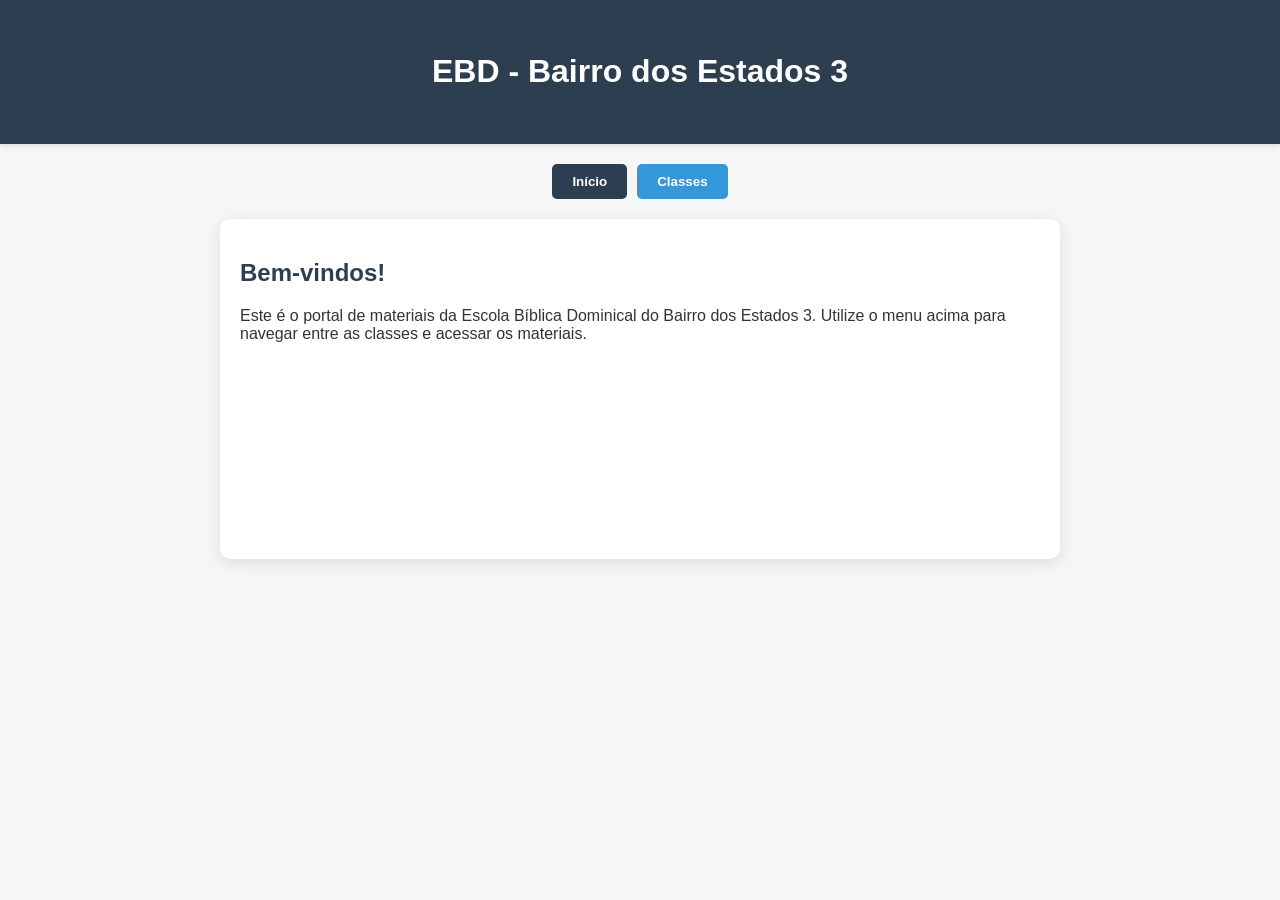
==== index.html @ 42d8f17e "Add files via upload" ====
<!DOCTYPE html>
<html lang="pt-br">
<head>
    <meta charset="UTF-8">
    <meta name="viewport" content="width=device-width, initial-scale=1.0">
    <title>EBD - Bairro dos Estados 3</title>
    <style>
        :root {
            --primary-color: #2c3e50;
            --secondary-color: #3498db;
            --accent-color: #e74c3c;
            --bg-color: #f4f7f6;
            --text-color: #333;
            --white: #ffffff;
        }

        body {
            font-family: 'Segoe UI', Tahoma, Geneva, Verdana, sans-serif;
            background-color: var(--bg-color);
            color: var(--text-color);
            margin: 0;
            padding: 0;
            display: flex;
            flex-direction: column;
            align-items: center;
        }

        header {
            background-color: var(--primary-color);
            color: var(--white);
            width: 100%;
            text-align: center;
            padding: 2rem 0;
            box-shadow: 0 2px 5px rgba(0,0,0,0.1);
        }

        nav {
            margin: 20px 0;
            display: flex;
            gap: 10px;
            flex-wrap: wrap;
            justify-content: center;
        }

        .nav-btn {
            padding: 10px 20px;
            cursor: pointer;
            border: none;
            background-color: var(--secondary-color);
            color: white;
            border-radius: 5px;
            font-weight: bold;
            transition: background 0.3s;
        }

        .nav-btn:hover {
            background-color: #2980b9;
        }

        .nav-btn.active {
            background-color: var(--primary-color);
        }

        .container {
            width: 90%;
            max-width: 800px;
            background: var(--white);
            padding: 20px;
            border-radius: 10px;
            box-shadow: 0 4px 15px rgba(0,0,0,0.1);
            min-height: 300px;
            margin-bottom: 50px;
        }

        .page {
            display: none;
        }

        .page.active {
            display: block;
            animation: fadeIn 0.5s;
        }

        @keyframes fadeIn {
            from { opacity: 0; }
            to { opacity: 1; }
        }

        .sub-menu {
            margin-top: 20px;
            display: flex;
            gap: 10px;
            border-top: 1px solid #eee;
            padding-top: 20px;
        }

        .list-item {
            background: #f9f9f9;
            margin: 10px 0;
            padding: 15px;
            border-left: 5px solid var(--secondary-color);
            border-radius: 4px;
            display: flex;
            justify-content: space-between;
            align-items: center;
        }

        .btn-download {
            text-decoration: none;
            background: var(--primary-color);
            color: white;
            padding: 5px 10px;
            border-radius: 3px;
            font-size: 0.8rem;
        }

        h2 { color: var(--primary-color); }
        .back-btn { background-color: #95a5a6; margin-bottom: 15px; }
    </style>
</head>
<body>

    <header>
        <h1>EBD - Bairro dos Estados 3</h1>
    </header>

    <nav id="main-nav">
        <button class="nav-btn active" onclick="showPage('home')">Início</button>
        <button class="nav-btn" onclick="showPage('classes')">Classes</button>
    </nav>

    <div class="container">
        <!-- Home -->
        <div id="home" class="page active">
            <h2>Bem-vindos!</h2>
            <p>Este é o portal de materiais da Escola Bíblica Dominical do Bairro dos Estados 3. Utilize o menu acima para navegar entre as classes e acessar os materiais.</p>
        </div>

        <!-- Classes -->
        <div id="classes" class="page">
            <h2>Classes</h2>
            <div class="sub-menu">
                <button class="nav-btn" onclick="showPage('adultos')">Adultos</button>
                <button class="nav-btn" onclick="showPage('juvenis')">Juvenis</button>
                <button class="nav-btn" onclick="showPage('infantil')">Infantil</button>
            </div>
        </div>

        <!-- Adultos -->
        <div id="adultos" class="page">
            <button class="nav-btn back-btn" onclick="showPage('classes')">← Voltar</button>
            <h2>Classe de Adultos</h2>
            <p>Materiais e lições para a classe de adultos serão listados aqui.</p>
            <div class="list-item">Lição 1 - Introdução <a href="#" class="btn-download">PDF</a></div>
        </div>

        <!-- Infantil -->
        <div id="infantil" class="page">
            <button class="nav-btn back-btn" onclick="showPage('classes')">← Voltar</button>
            <h2>Classe Infantil</h2>
            <p>Atividades e lições para as crianças.</p>
            <div class="list-item">Desenho para Colorir <a href="#" class="btn-download">PDF</a></div>
        </div>

        <!-- Juvenis (Menu Principal) -->
        <div id="juvenis" class="page">
            <button class="nav-btn back-btn" onclick="showPage('classes')">← Voltar</button>
            <h2>Classe de Juvenis</h2>
            <div class="sub-menu">
                <button class="nav-btn" onclick="showPage('juv-aulas')">Aulas</button>
                <button class="nav-btn" onclick="showPage('juv-materiais')">Materiais de Aula</button>
                <button class="nav-btn" onclick="showPage('juv-quest')">Questionários</button>
            </div>
        </div>

        <!-- Juvenis - Aulas -->
        <div id="juv-aulas" class="page">
            <button class="nav-btn back-btn" onclick="showPage('juvenis')">← Voltar</button>
            <h2>Aulas - Juvenis</h2>
            <div class="list-item">Aula 01: O Propósito <a href="#" class="btn-download">Ver Aula</a></div>
            <div class="list-item">Aula 02: Identidade <a href="#" class="btn-download">Ver Aula</a></div>
        </div>

        <!-- Juvenis - Materiais -->
        <div id="juv-materiais" class="page">
            <button class="nav-btn back-btn" onclick="showPage('juvenis')">← Voltar</button>
            <h2>Materiais de Aula - Juvenis</h2>
            <div class="list-item">Apostila Complementar <a href="#" class="btn-download">Download</a></div>
            <div class="list-item">Guia de Leitura <a href="#" class="btn-download">Download</a></div>
        </div>

        <!-- Juvenis - Questionários -->
        <div id="juv-quest" class="page">
            <button class="nav-btn back-btn" onclick="showPage('juvenis')">← Voltar</button>
            <h2>Questionários - Juvenis</h2>
            <div class="list-item">Questões Lição 1 <a href="#" class="btn-download">Abrir</a></div>
            <div class="list-item">Questões Lição 2 <a href="#" class="btn-download">Abrir</a></div>
        </div>
    </div>

    <script>
        function showPage(pageId) {
            // Esconde todas as páginas
            const pages = document.querySelectorAll('.page');
            pages.forEach(page => page.classList.remove('active'));

            // Mostra a página selecionada
            document.getElementById(pageId).classList.add('active');

            // Atualiza o estado dos botões do menu principal
            const buttons = document.querySelectorAll('#main-nav .nav-btn');
            buttons.forEach(btn => btn.classList.remove('active'));
            
            // Se for a home ou classes, marca como ativo no menu superior
            if(pageId === 'home') buttons[0].classList.add('active');
            if(['classes', 'adultos', 'juvenis', 'infantil', 'juv-aulas', 'juv-materiais', 'juv-quest'].includes(pageId)) {
                buttons[1].classList.add('active');
            }
        }
    </script>
</body>
</html>
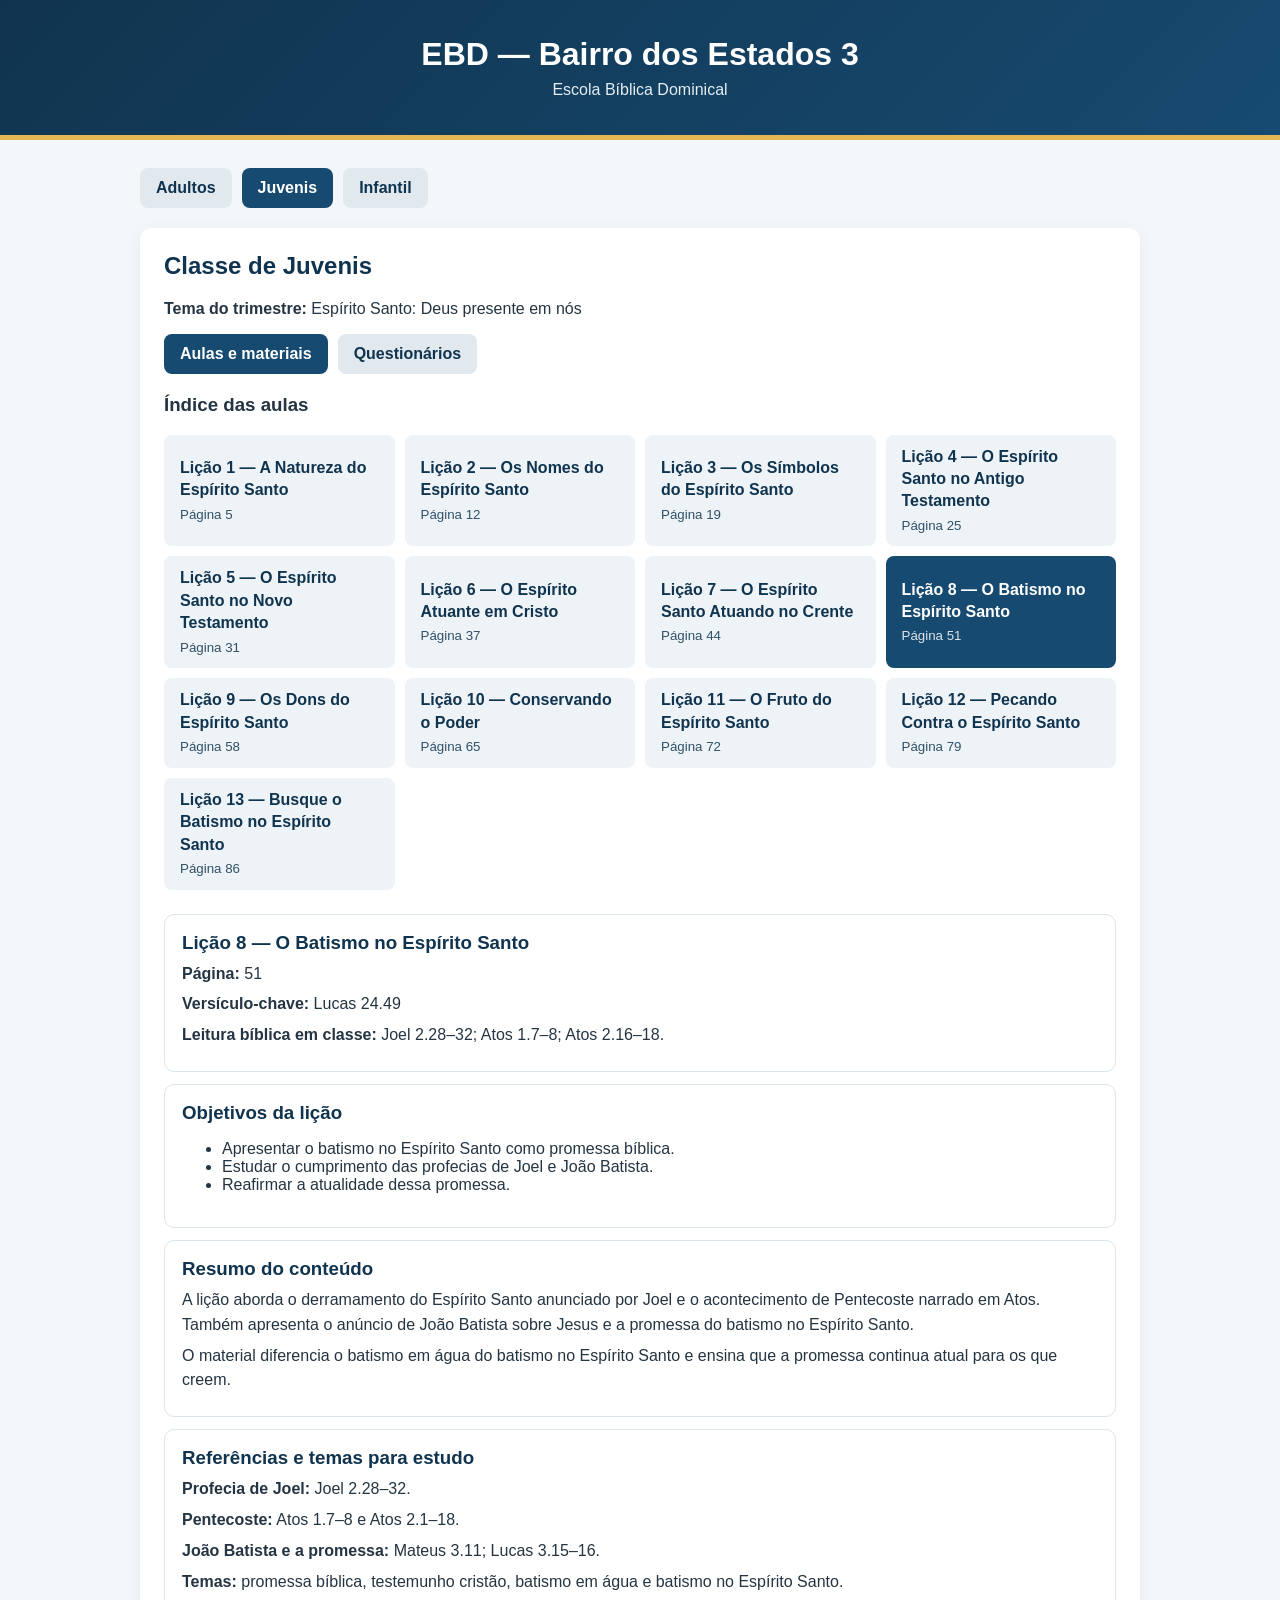
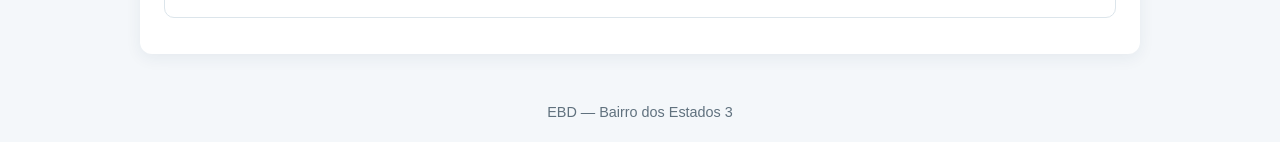
==== commit 532b2140: "Add files via upload" ====
--- a/index.html
+++ b/index.html
@@ -1,222 +1,287 @@
 <!DOCTYPE html>
-<html lang="pt-br">
+<html lang="pt-BR">
 <head>
-    <meta charset="UTF-8">
-    <meta name="viewport" content="width=device-width, initial-scale=1.0">
-    <title>EBD - Bairro dos Estados 3</title>
-    <style>
-        :root {
-            --primary-color: #2c3e50;
-            --secondary-color: #3498db;
-            --accent-color: #e74c3c;
-            --bg-color: #f4f7f6;
-            --text-color: #333;
-            --white: #ffffff;
-        }
-
-        body {
-            font-family: 'Segoe UI', Tahoma, Geneva, Verdana, sans-serif;
-            background-color: var(--bg-color);
-            color: var(--text-color);
-            margin: 0;
-            padding: 0;
-            display: flex;
-            flex-direction: column;
-            align-items: center;
-        }
-
-        header {
-            background-color: var(--primary-color);
-            color: var(--white);
-            width: 100%;
-            text-align: center;
-            padding: 2rem 0;
-            box-shadow: 0 2px 5px rgba(0,0,0,0.1);
-        }
-
-        nav {
-            margin: 20px 0;
-            display: flex;
-            gap: 10px;
-            flex-wrap: wrap;
-            justify-content: center;
-        }
-
-        .nav-btn {
-            padding: 10px 20px;
-            cursor: pointer;
-            border: none;
-            background-color: var(--secondary-color);
-            color: white;
-            border-radius: 5px;
-            font-weight: bold;
-            transition: background 0.3s;
-        }
-
-        .nav-btn:hover {
-            background-color: #2980b9;
-        }
-
-        .nav-btn.active {
-            background-color: var(--primary-color);
-        }
-
-        .container {
-            width: 90%;
-            max-width: 800px;
-            background: var(--white);
-            padding: 20px;
-            border-radius: 10px;
-            box-shadow: 0 4px 15px rgba(0,0,0,0.1);
-            min-height: 300px;
-            margin-bottom: 50px;
-        }
-
-        .page {
-            display: none;
-        }
-
-        .page.active {
-            display: block;
-            animation: fadeIn 0.5s;
-        }
-
-        @keyframes fadeIn {
-            from { opacity: 0; }
-            to { opacity: 1; }
-        }
-
-        .sub-menu {
-            margin-top: 20px;
-            display: flex;
-            gap: 10px;
-            border-top: 1px solid #eee;
-            padding-top: 20px;
-        }
-
-        .list-item {
-            background: #f9f9f9;
-            margin: 10px 0;
-            padding: 15px;
-            border-left: 5px solid var(--secondary-color);
-            border-radius: 4px;
-            display: flex;
-            justify-content: space-between;
-            align-items: center;
-        }
-
-        .btn-download {
-            text-decoration: none;
-            background: var(--primary-color);
-            color: white;
-            padding: 5px 10px;
-            border-radius: 3px;
-            font-size: 0.8rem;
-        }
-
-        h2 { color: var(--primary-color); }
-        .back-btn { background-color: #95a5a6; margin-bottom: 15px; }
-    </style>
+  <meta charset="UTF-8">
+  <meta name="viewport" content="width=device-width, initial-scale=1">
+  <title>EBD — Bairro dos Estados 3</title>
+  <style>
+    :root {
+      --azul: #174a70;
+      --azul-escuro: #10344f;
+      --dourado: #e5b653;
+      --fundo: #f4f7fa;
+      --texto: #243442;
+    }
+
+    * { box-sizing: border-box; }
+
+    body {
+      margin: 0;
+      font-family: Arial, sans-serif;
+      color: var(--texto);
+      background: var(--fundo);
+    }
+
+    header {
+      padding: 36px 20px;
+      text-align: center;
+      color: white;
+      background: linear-gradient(135deg, var(--azul-escuro), var(--azul));
+      border-bottom: 5px solid var(--dourado);
+    }
+
+    header h1 { margin: 0 0 8px; }
+    header p { margin: 0; color: #e4edf4; }
+
+    main {
+      width: min(1000px, 92%);
+      margin: 28px auto;
+    }
+
+    nav {
+      display: flex;
+      flex-wrap: wrap;
+      gap: 10px;
+      margin-bottom: 20px;
+    }
+
+    button {
+      border: 0;
+      border-radius: 8px;
+      padding: 11px 16px;
+      font-size: 1rem;
+      font-weight: 700;
+      cursor: pointer;
+      color: var(--azul-escuro);
+      background: #e1e9ef;
+    }
+
+    button:hover { filter: brightness(.96); }
+
+    button.ativa {
+      color: white;
+      background: var(--azul);
+    }
+
+    .painel {
+      padding: 24px;
+      border-radius: 12px;
+      background: white;
+      box-shadow: 0 4px 16px #173b5412;
+    }
+
+    .painel h2 { margin-top: 0; color: var(--azul-escuro); }
+
+    .cartao {
+      margin: 12px 0;
+      padding: 17px;
+      border: 1px solid #dce5eb;
+      border-radius: 10px;
+      background: white;
+    }
+
+    .cartao h3 { margin: 0 0 8px; color: var(--azul-escuro); }
+    .cartao p { margin: 6px 0; line-height: 1.55; }
+
+    .grade-aulas {
+      display: grid;
+      grid-template-columns: repeat(auto-fit, minmax(220px, 1fr));
+      gap: 10px;
+      margin: 18px 0 24px;
+    }
+
+    .aula {
+      text-align: left;
+      line-height: 1.4;
+      background: #eef3f7;
+    }
+
+    .aula.selecionada { color: white; background: var(--azul); }
+
+    .aula small {
+      display: block;
+      margin-top: 4px;
+      font-weight: 400;
+      opacity: .85;
+    }
+
+    .aviso {
+      padding: 14px;
+      border-left: 4px solid var(--dourado);
+      border-radius: 4px;
+      background: #fff9e9;
+      line-height: 1.5;
+    }
+
+    .pergunta {
+      padding: 14px 0;
+      border-bottom: 1px solid #e3e9ed;
+      line-height: 1.5;
+    }
+
+    .pergunta:last-child { border-bottom: 0; }
+
+    footer {
+      padding: 22px;
+      text-align: center;
+      color: #60717e;
+      font-size: .9rem;
+    }
+
+    [hidden] { display: none !important; }
+  </style>
 </head>
 <body>
-
-    <header>
-        <h1>EBD - Bairro dos Estados 3</h1>
-    </header>
-
-    <nav id="main-nav">
-        <button class="nav-btn active" onclick="showPage('home')">Início</button>
-        <button class="nav-btn" onclick="showPage('classes')">Classes</button>
+  <header>
+    <h1>EBD — Bairro dos Estados 3</h1>
+    <p>Escola Bíblica Dominical</p>
+  </header>
+
+  <main>
+    <nav aria-label="Classes">
+      <button class="aba-classe" data-classe="adultos">Adultos</button>
+      <button class="aba-classe ativa" data-classe="juvenis">Juvenis</button>
+      <button class="aba-classe" data-classe="infantil">Infantil</button>
     </nav>
 
-    <div class="container">
-        <!-- Home -->
-        <div id="home" class="page active">
-            <h2>Bem-vindos!</h2>
-            <p>Este é o portal de materiais da Escola Bíblica Dominical do Bairro dos Estados 3. Utilize o menu acima para navegar entre as classes e acessar os materiais.</p>
-        </div>
-
-        <!-- Classes -->
-        <div id="classes" class="page">
-            <h2>Classes</h2>
-            <div class="sub-menu">
-                <button class="nav-btn" onclick="showPage('adultos')">Adultos</button>
-                <button class="nav-btn" onclick="showPage('juvenis')">Juvenis</button>
-                <button class="nav-btn" onclick="showPage('infantil')">Infantil</button>
-            </div>
-        </div>
-
-        <!-- Adultos -->
-        <div id="adultos" class="page">
-            <button class="nav-btn back-btn" onclick="showPage('classes')">← Voltar</button>
-            <h2>Classe de Adultos</h2>
-            <p>Materiais e lições para a classe de adultos serão listados aqui.</p>
-            <div class="list-item">Lição 1 - Introdução <a href="#" class="btn-download">PDF</a></div>
-        </div>
-
-        <!-- Infantil -->
-        <div id="infantil" class="page">
-            <button class="nav-btn back-btn" onclick="showPage('classes')">← Voltar</button>
-            <h2>Classe Infantil</h2>
-            <p>Atividades e lições para as crianças.</p>
-            <div class="list-item">Desenho para Colorir <a href="#" class="btn-download">PDF</a></div>
-        </div>
-
-        <!-- Juvenis (Menu Principal) -->
-        <div id="juvenis" class="page">
-            <button class="nav-btn back-btn" onclick="showPage('classes')">← Voltar</button>
-            <h2>Classe de Juvenis</h2>
-            <div class="sub-menu">
-                <button class="nav-btn" onclick="showPage('juv-aulas')">Aulas</button>
-                <button class="nav-btn" onclick="showPage('juv-materiais')">Materiais de Aula</button>
-                <button class="nav-btn" onclick="showPage('juv-quest')">Questionários</button>
-            </div>
-        </div>
-
-        <!-- Juvenis - Aulas -->
-        <div id="juv-aulas" class="page">
-            <button class="nav-btn back-btn" onclick="showPage('juvenis')">← Voltar</button>
-            <h2>Aulas - Juvenis</h2>
-            <div class="list-item">Aula 01: O Propósito <a href="#" class="btn-download">Ver Aula</a></div>
-            <div class="list-item">Aula 02: Identidade <a href="#" class="btn-download">Ver Aula</a></div>
-        </div>
-
-        <!-- Juvenis - Materiais -->
-        <div id="juv-materiais" class="page">
-            <button class="nav-btn back-btn" onclick="showPage('juvenis')">← Voltar</button>
-            <h2>Materiais de Aula - Juvenis</h2>
-            <div class="list-item">Apostila Complementar <a href="#" class="btn-download">Download</a></div>
-            <div class="list-item">Guia de Leitura <a href="#" class="btn-download">Download</a></div>
-        </div>
-
-        <!-- Juvenis - Questionários -->
-        <div id="juv-quest" class="page">
-            <button class="nav-btn back-btn" onclick="showPage('juvenis')">← Voltar</button>
-            <h2>Questionários - Juvenis</h2>
-            <div class="list-item">Questões Lição 1 <a href="#" class="btn-download">Abrir</a></div>
-            <div class="list-item">Questões Lição 2 <a href="#" class="btn-download">Abrir</a></div>
-        </div>
-    </div>
-
-    <script>
-        function showPage(pageId) {
-            // Esconde todas as páginas
-            const pages = document.querySelectorAll('.page');
-            pages.forEach(page => page.classList.remove('active'));
-
-            // Mostra a página selecionada
-            document.getElementById(pageId).classList.add('active');
-
-            // Atualiza o estado dos botões do menu principal
-            const buttons = document.querySelectorAll('#main-nav .nav-btn');
-            buttons.forEach(btn => btn.classList.remove('active'));
-            
-            // Se for a home ou classes, marca como ativo no menu superior
-            if(pageId === 'home') buttons[0].classList.add('active');
-            if(['classes', 'adultos', 'juvenis', 'infantil', 'juv-aulas', 'juv-materiais', 'juv-quest'].includes(pageId)) {
-                buttons[1].classList.add('active');
-            }
-        }
-    </script>
+    <section id="adultos" class="painel" hidden>
+      <h2>Classe de Adultos</h2>
+      <p class="aviso">Os materiais desta classe serão publicados aqui.</p>
+    </section>
+
+    <section id="infantil" class="painel" hidden>
+      <h2>Classe Infantil</h2>
+      <p class="aviso">Os materiais desta classe serão publicados aqui.</p>
+    </section>
+
+    <section id="juvenis" class="painel">
+      <h2>Classe de Juvenis</h2>
+      <p><strong>Tema do trimestre:</strong> Espírito Santo: Deus presente em nós</p>
+
+      <nav aria-label="Conteúdo dos Juvenis">
+        <button class="aba-conteudo ativa" data-conteudo="materiais">Aulas e materiais</button>
+        <button class="aba-conteudo" data-conteudo="questionarios">Questionários</button>
+      </nav>
+
+      <section id="materiais" class="conteudo-juvenis">
+        <h3>Índice das aulas</h3>
+        <div id="lista-aulas" class="grade-aulas"></div>
+        <div id="detalhe-aula"></div>
+      </section>
+
+      <section id="questionarios" class="conteudo-juvenis" hidden>
+        <h3>Questionário — Lição 8</h3>
+        <p><strong>O Batismo no Espírito Santo</strong> · Seção “Hora da Revisão”</p>
+        <div class="pergunta">1. Segundo a lição, quem também falou antecipadamente sobre o batismo no Espírito Santo na vida dos seguidores de Cristo?</div>
+        <div class="pergunta">2. João Batista confirmou a profecia de qual profeta?</div>
+        <div class="pergunta">3. O que se comemorava na festa judaica chamada de Pentecoste?</div>
+        <div class="pergunta">4. Qual é o objetivo do batismo em água?</div>
+        <div class="pergunta">5. Como é recebido o batismo no Espírito Santo?</div>
+      </section>
+    </section>
+  </main>
+
+  <footer>EBD — Bairro dos Estados 3</footer>
+
+  <script>
+    const aulas = [
+      { numero: 1, titulo: "A Natureza do Espírito Santo", pagina: 5 },
+      { numero: 2, titulo: "Os Nomes do Espírito Santo", pagina: 12 },
+      { numero: 3, titulo: "Os Símbolos do Espírito Santo", pagina: 19 },
+      { numero: 4, titulo: "O Espírito Santo no Antigo Testamento", pagina: 25 },
+      { numero: 5, titulo: "O Espírito Santo no Novo Testamento", pagina: 31 },
+      { numero: 6, titulo: "O Espírito Atuante em Cristo", pagina: 37 },
+      { numero: 7, titulo: "O Espírito Santo Atuando no Crente", pagina: 44 },
+      { numero: 8, titulo: "O Batismo no Espírito Santo", pagina: 51 },
+      { numero: 9, titulo: "Os Dons do Espírito Santo", pagina: 58 },
+      { numero: 10, titulo: "Conservando o Poder", pagina: 65 },
+      { numero: 11, titulo: "O Fruto do Espírito Santo", pagina: 72 },
+      { numero: 12, titulo: "Pecando Contra o Espírito Santo", pagina: 79 },
+      { numero: 13, titulo: "Busque o Batismo no Espírito Santo", pagina: 86 }
+    ];
+
+    const listaAulas = document.getElementById("lista-aulas");
+    const detalheAula = document.getElementById("detalhe-aula");
+
+    function mostrarAula(numero) {
+      const aula = aulas.find(item => item.numero === numero);
+
+      document.querySelectorAll(".aula").forEach(botao => {
+        botao.classList.toggle("selecionada", Number(botao.dataset.numero) === numero);
+      });
+
+      if (numero !== 8) {
+        detalheAula.innerHTML = `
+          <div class="aviso">
+            <strong>Lição ${aula.numero} — ${aula.titulo}</strong><br>
+            Página ${aula.pagina} do material. O conteúdo completo desta lição ainda não foi enviado.
+          </div>`;
+        return;
+      }
+
+      detalheAula.innerHTML = `
+        <article class="cartao">
+          <h3>Lição 8 — O Batismo no Espírito Santo</h3>
+          <p><strong>Página:</strong> 51</p>
+          <p><strong>Versículo-chave:</strong> Lucas 24.49</p>
+          <p><strong>Leitura bíblica em classe:</strong> Joel 2.28–32; Atos 1.7–8; Atos 2.16–18.</p>
+        </article>
+
+        <article class="cartao">
+          <h3>Objetivos da lição</h3>
+          <ul>
+            <li>Apresentar o batismo no Espírito Santo como promessa bíblica.</li>
+            <li>Estudar o cumprimento das profecias de Joel e João Batista.</li>
+            <li>Reafirmar a atualidade dessa promessa.</li>
+          </ul>
+        </article>
+
+        <article class="cartao">
+          <h3>Resumo do conteúdo</h3>
+          <p>A lição aborda o derramamento do Espírito Santo anunciado por Joel e o acontecimento de Pentecoste narrado em Atos. Também apresenta o anúncio de João Batista sobre Jesus e a promessa do batismo no Espírito Santo.</p>
+          <p>O material diferencia o batismo em água do batismo no Espírito Santo e ensina que a promessa continua atual para os que creem.</p>
+        </article>
+
+        <article class="cartao">
+          <h3>Referências e temas para estudo</h3>
+          <p><strong>Profecia de Joel:</strong> Joel 2.28–32.</p>
+          <p><strong>Pentecoste:</strong> Atos 1.7–8 e Atos 2.1–18.</p>
+          <p><strong>João Batista e a promessa:</strong> Mateus 3.11; Lucas 3.15–16.</p>
+          <p><strong>Temas:</strong> promessa bíblica, testemunho cristão, batismo em água e batismo no Espírito Santo.</p>
+        </article>
+      `;
+    }
+
+    aulas.forEach(aula => {
+      const botao = document.createElement("button");
+      botao.className = "aula";
+      botao.dataset.numero = aula.numero;
+      botao.innerHTML = `Lição ${aula.numero} — ${aula.titulo}<small>Página ${aula.pagina}</small>`;
+      botao.addEventListener("click", () => mostrarAula(aula.numero));
+      listaAulas.appendChild(botao);
+    });
+
+    mostrarAula(8);
+
+    document.querySelectorAll(".aba-classe").forEach(botao => {
+      botao.addEventListener("click", () => {
+        document.querySelectorAll(".aba-classe").forEach(item => item.classList.remove("ativa"));
+        botao.classList.add("ativa");
+
+        document.querySelectorAll("main > section").forEach(painel => painel.hidden = true);
+        document.getElementById(botao.dataset.classe).hidden = false;
+      });
+    });
+
+    document.querySelectorAll(".aba-conteudo").forEach(botao => {
+      botao.addEventListener("click", () => {
+        document.querySelectorAll(".aba-conteudo").forEach(item => item.classList.remove("ativa"));
+        botao.classList.add("ativa");
+
+        document.querySelectorAll(".conteudo-juvenis").forEach(painel => painel.hidden = true);
+        document.getElementById(botao.dataset.conteudo).hidden = false;
+      });
+    });
+  </script>
 </body>
 </html>
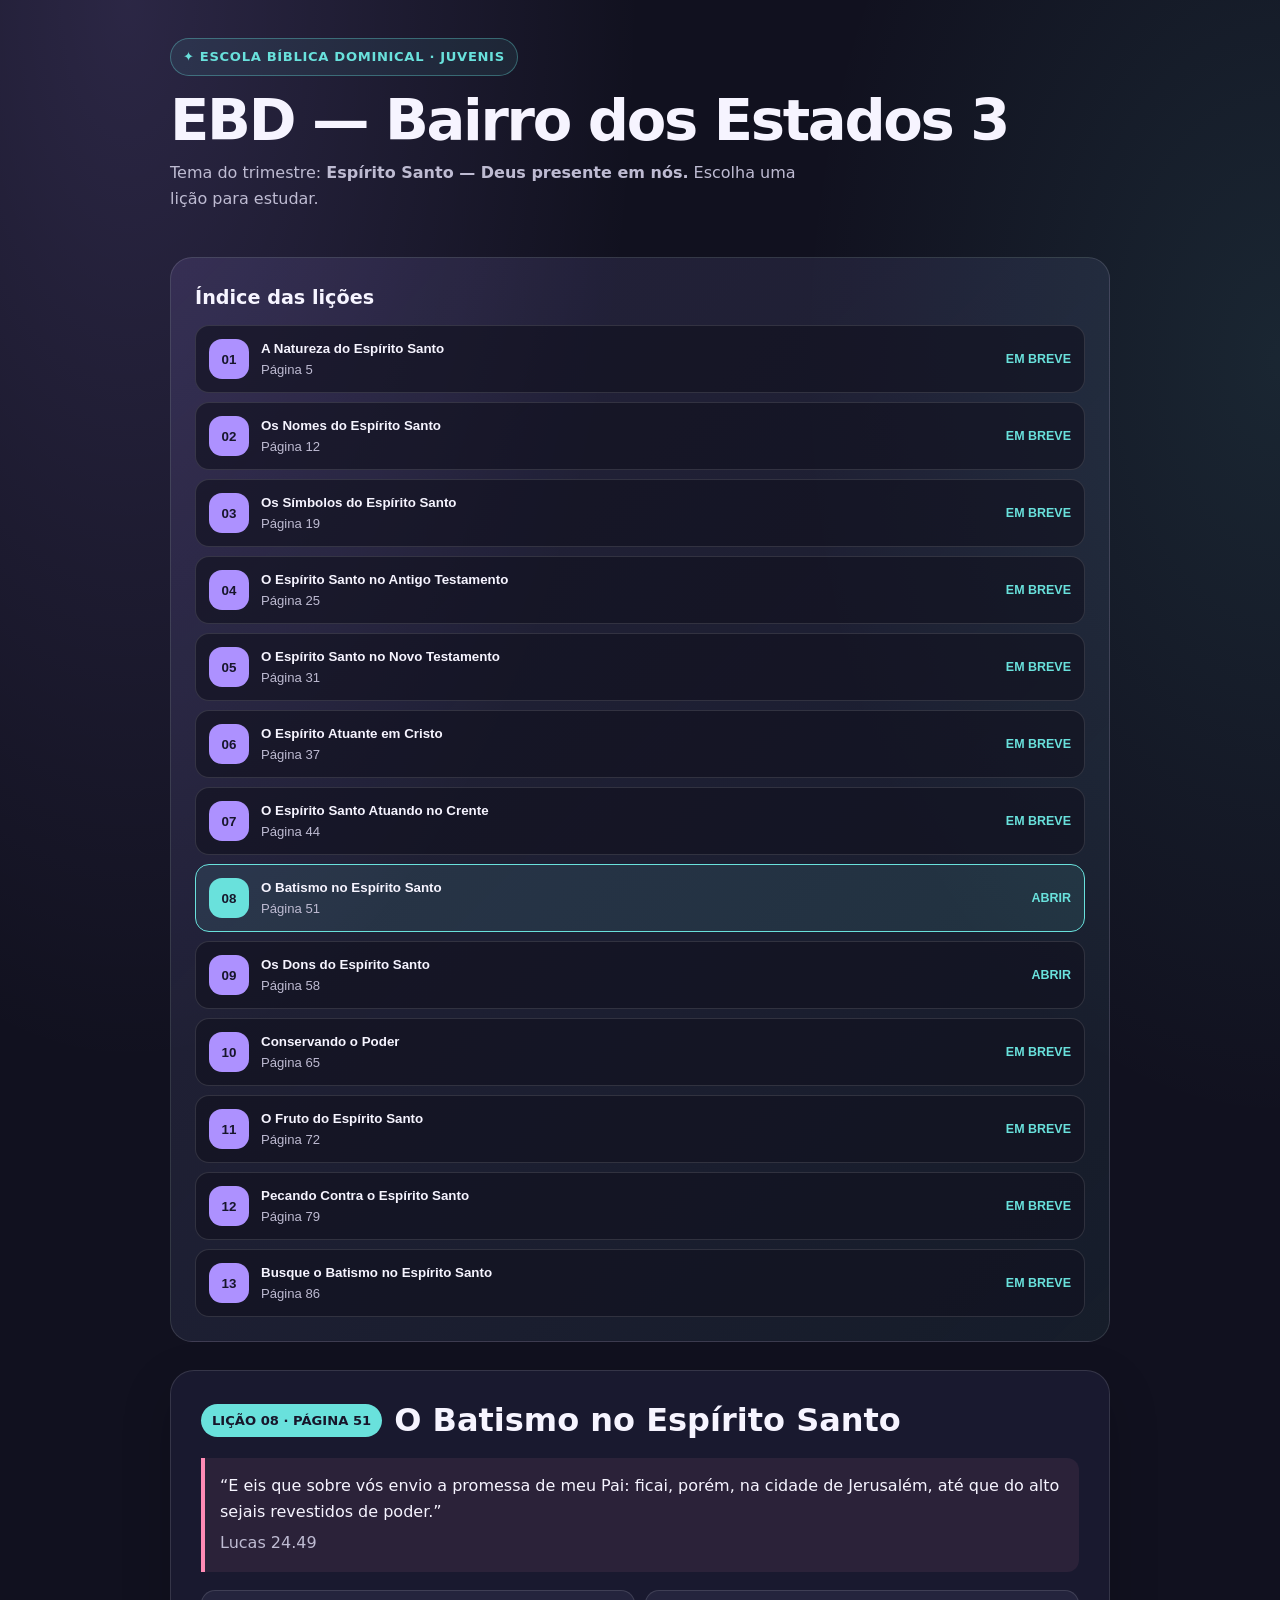
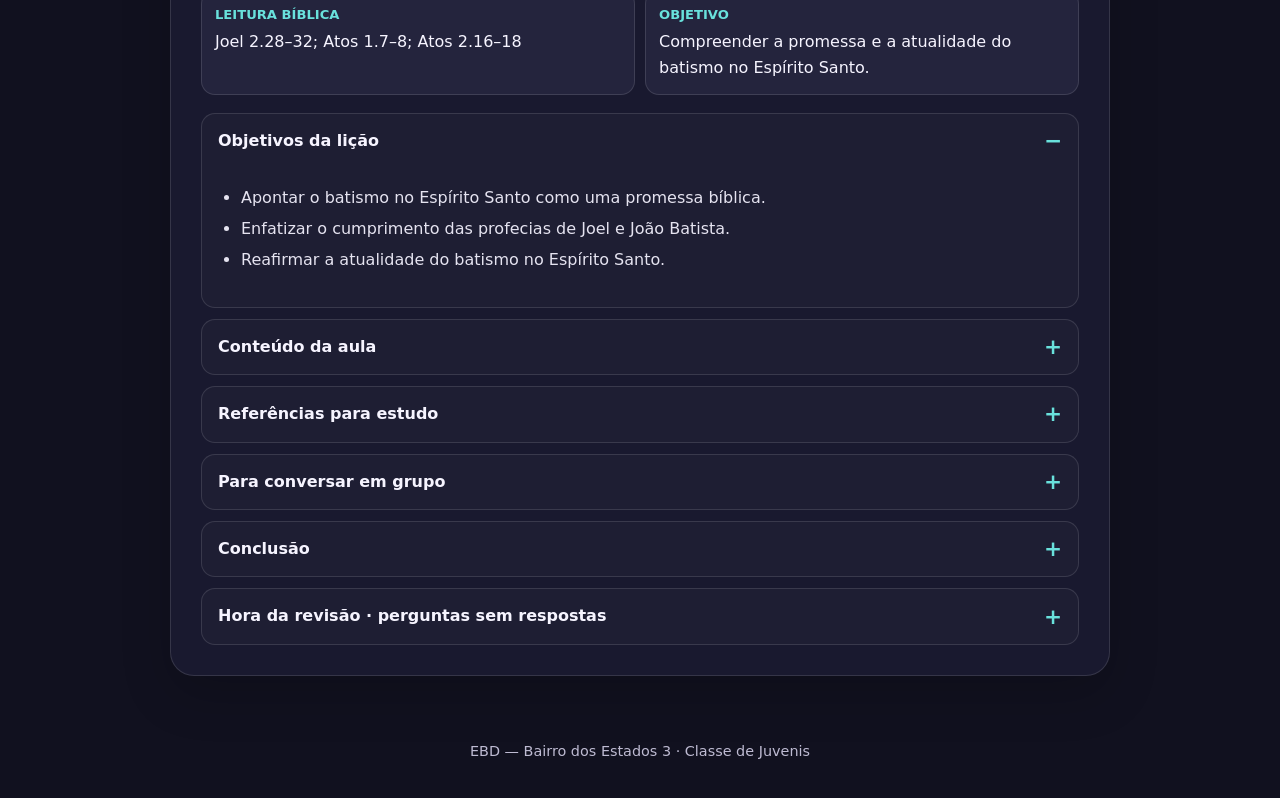
==== commit 7ea6d0a8: "Add files via upload" ====
--- a/index.html
+++ b/index.html
@@ -3,285 +3,611 @@
 <head>
   <meta charset="UTF-8">
   <meta name="viewport" content="width=device-width, initial-scale=1">
-  <title>EBD — Bairro dos Estados 3</title>
+  <meta name="theme-color" content="#17162b">
+  <title>EBD Juvenis — Bairro dos Estados 3</title>
+
   <style>
     :root {
-      --azul: #174a70;
-      --azul-escuro: #10344f;
-      --dourado: #e5b653;
-      --fundo: #f4f7fa;
-      --texto: #243442;
+      --bg: #11111f;
+      --surface: #1b1b30;
+      --surface-light: #24243d;
+      --text: #f6f4ff;
+      --muted: #bebbd2;
+      --purple: #ad91ff;
+      --cyan: #69e1dc;
+      --pink: #ff8bb5;
+      --border: rgba(255, 255, 255, .12);
+      --radius: 18px;
     }
 
     * { box-sizing: border-box; }
+
+    html { scroll-behavior: smooth; }
 
     body {
       margin: 0;
-      font-family: Arial, sans-serif;
-      color: var(--texto);
-      background: var(--fundo);
-    }
-
-    header {
-      padding: 36px 20px;
-      text-align: center;
-      color: white;
-      background: linear-gradient(135deg, var(--azul-escuro), var(--azul));
-      border-bottom: 5px solid var(--dourado);
-    }
-
-    header h1 { margin: 0 0 8px; }
-    header p { margin: 0; color: #e4edf4; }
-
-    main {
-      width: min(1000px, 92%);
-      margin: 28px auto;
-    }
-
-    nav {
+      color: var(--text);
+      background:
+        radial-gradient(ellipse at 10% 0%, rgba(173,145,255,.17), transparent 32rem),
+        radial-gradient(ellipse at 100% 15%, rgba(105,225,220,.10), transparent 30rem),
+        var(--bg);
+      font-family: system-ui, -apple-system, BlinkMacSystemFont, "Segoe UI", sans-serif;
+      line-height: 1.65;
+    }
+
+    .container {
+      width: min(940px, calc(100% - 32px));
+      margin-inline: auto;
+    }
+
+    header { padding: 38px 0 26px; }
+
+    .tag {
+      display: inline-block;
+      padding: 7px 12px;
+      border: 1px solid rgba(105,225,220,.35);
+      border-radius: 999px;
+      color: var(--cyan);
+      background: rgba(105,225,220,.08);
+      font-size: .82rem;
+      font-weight: 800;
+      letter-spacing: .05em;
+    }
+
+    h1 {
+      margin: 14px 0 8px;
+      font-size: clamp(2rem, 8vw, 3.6rem);
+      line-height: 1.08;
+      letter-spacing: -.04em;
+    }
+
+    .intro {
+      max-width: 650px;
+      margin: 0;
+      color: var(--muted);
+    }
+
+    .index-box {
+      margin: 18px 0 28px;
+      padding: clamp(16px, 4vw, 24px);
+      border: 1px solid var(--border);
+      border-radius: 22px;
+      background: linear-gradient(135deg, rgba(173,145,255,.13), rgba(105,225,220,.06));
+    }
+
+    .index-box h2 {
+      margin: 0 0 12px;
+      font-size: 1.2rem;
+    }
+
+    .lesson-list {
+      display: grid;
+      gap: 9px;
+      margin: 0;
+      padding: 0;
+      list-style: none;
+    }
+
+    .lesson-button {
+      display: flex;
+      width: 100%;
+      align-items: center;
+      gap: 12px;
+      padding: 13px;
+      border: 1px solid var(--border);
+      border-radius: 14px;
+      color: var(--text);
+      text-align: left;
+      background: rgba(17,17,31,.65);
+      cursor: pointer;
+      transition: transform .18s, border-color .18s, background .18s;
+    }
+
+    .lesson-button:hover {
+      transform: translateY(-2px);
+      border-color: var(--purple);
+    }
+
+    .lesson-button.active {
+      border-color: var(--cyan);
+      background: rgba(105,225,220,.1);
+    }
+
+    .lesson-number {
+      display: grid;
+      flex: 0 0 40px;
+      width: 40px;
+      height: 40px;
+      place-items: center;
+      border-radius: 13px;
+      color: #17162b;
+      background: var(--purple);
+      font-weight: 900;
+    }
+
+    .lesson-button.active .lesson-number { background: var(--cyan); }
+
+    .lesson-name { flex: 1; font-weight: 750; line-height: 1.3; }
+    .lesson-meta { display: block; margin-top: 4px; color: var(--muted); font-size: .82rem; font-weight: 500; }
+    .status { color: var(--cyan); font-size: .78rem; font-weight: 800; white-space: nowrap; }
+
+    .content-card {
+      margin: 20px 0 42px;
+      padding: clamp(17px, 4vw, 30px);
+      border: 1px solid var(--border);
+      border-radius: 24px;
+      background: rgba(27,27,48,.96);
+      box-shadow: 0 18px 50px rgba(0,0,0,.18);
+    }
+
+    .lesson-heading {
       display: flex;
       flex-wrap: wrap;
+      align-items: center;
+      gap: 12px;
+      margin-bottom: 16px;
+    }
+
+    .badge {
+      padding: 6px 11px;
+      border-radius: 999px;
+      color: #17162b;
+      background: var(--cyan);
+      font-size: .82rem;
+      font-weight: 900;
+    }
+
+    .content-card h2 {
+      margin: 0;
+      font-size: clamp(1.45rem, 5vw, 2rem);
+      line-height: 1.2;
+    }
+
+    .verse {
+      margin: 18px 0;
+      padding: 15px;
+      border-left: 4px solid var(--pink);
+      border-radius: 0 12px 12px 0;
+      background: rgba(255,139,181,.08);
+    }
+
+    .verse p { margin: 0; }
+    .verse span { display: block; margin-top: 5px; color: var(--muted); }
+
+    .facts {
+      display: grid;
+      grid-template-columns: repeat(2, minmax(0, 1fr));
       gap: 10px;
-      margin-bottom: 20px;
-    }
-
-    button {
-      border: 0;
-      border-radius: 8px;
-      padding: 11px 16px;
-      font-size: 1rem;
-      font-weight: 700;
+      margin: 18px 0;
+    }
+
+    .fact {
+      padding: 13px;
+      border: 1px solid var(--border);
+      border-radius: 14px;
+      background: var(--surface-light);
+    }
+
+    .fact strong {
+      display: block;
+      color: var(--cyan);
+      font-size: .82rem;
+    }
+
+    .fact span { display: block; margin-top: 3px; }
+
+    details {
+      margin-top: 11px;
+      overflow: hidden;
+      border: 1px solid var(--border);
+      border-radius: 14px;
+      background: rgba(255,255,255,.025);
+    }
+
+    summary {
+      position: relative;
+      padding: 14px 44px 14px 16px;
+      font-weight: 800;
       cursor: pointer;
-      color: var(--azul-escuro);
-      background: #e1e9ef;
-    }
-
-    button:hover { filter: brightness(.96); }
-
-    button.ativa {
-      color: white;
-      background: var(--azul);
-    }
-
-    .painel {
-      padding: 24px;
+      list-style: none;
+    }
+
+    summary::-webkit-details-marker { display: none; }
+
+    summary::after {
+      position: absolute;
+      top: 50%;
+      right: 16px;
+      color: var(--cyan);
+      content: "+";
+      font-size: 1.35rem;
+      transform: translateY(-50%);
+    }
+
+    details[open] summary::after { content: "−"; }
+
+    .detail-body {
+      padding: 0 17px 17px;
+      color: #e5e3f0;
+    }
+
+    .detail-body h3 {
+      margin: 19px 0 5px;
+      color: var(--cyan);
+      font-size: 1.02rem;
+    }
+
+    .detail-body p { margin: 9px 0; }
+    .detail-body ul { padding-left: 22px; }
+    .detail-body li { margin: 5px 0; }
+
+    .highlight {
+      margin: 13px 0;
+      padding: 13px;
+      border: 1px solid rgba(173,145,255,.25);
       border-radius: 12px;
-      background: white;
-      box-shadow: 0 4px 16px #173b5412;
-    }
-
-    .painel h2 { margin-top: 0; color: var(--azul-escuro); }
-
-    .cartao {
-      margin: 12px 0;
-      padding: 17px;
-      border: 1px solid #dce5eb;
-      border-radius: 10px;
-      background: white;
-    }
-
-    .cartao h3 { margin: 0 0 8px; color: var(--azul-escuro); }
-    .cartao p { margin: 6px 0; line-height: 1.55; }
-
-    .grade-aulas {
-      display: grid;
-      grid-template-columns: repeat(auto-fit, minmax(220px, 1fr));
-      gap: 10px;
-      margin: 18px 0 24px;
-    }
-
-    .aula {
-      text-align: left;
-      line-height: 1.4;
-      background: #eef3f7;
-    }
-
-    .aula.selecionada { color: white; background: var(--azul); }
-
-    .aula small {
-      display: block;
-      margin-top: 4px;
-      font-weight: 400;
-      opacity: .85;
-    }
-
-    .aviso {
-      padding: 14px;
-      border-left: 4px solid var(--dourado);
-      border-radius: 4px;
-      background: #fff9e9;
-      line-height: 1.5;
-    }
-
-    .pergunta {
-      padding: 14px 0;
-      border-bottom: 1px solid #e3e9ed;
-      line-height: 1.5;
-    }
-
-    .pergunta:last-child { border-bottom: 0; }
+      background: rgba(173,145,255,.08);
+    }
+
+    .question {
+      margin: 0;
+      padding: 12px 0;
+      border-bottom: 1px solid var(--border);
+    }
+
+    .question:last-child { border-bottom: 0; }
+
+    .q-number {
+      display: inline-grid;
+      width: 27px;
+      height: 27px;
+      margin-right: 8px;
+      place-items: center;
+      border-radius: 50%;
+      color: #17162b;
+      background: var(--pink);
+      font-size: .82rem;
+      font-weight: 900;
+    }
+
+    .pending {
+      padding: 16px;
+      border: 1px dashed var(--border);
+      border-radius: 14px;
+      color: var(--muted);
+      background: rgba(255,255,255,.025);
+    }
 
     footer {
-      padding: 22px;
+      padding: 22px 16px 34px;
+      color: var(--muted);
       text-align: center;
-      color: #60717e;
       font-size: .9rem;
     }
 
-    [hidden] { display: none !important; }
+    @media (max-width: 560px) {
+      .container { width: calc(100% - 22px); }
+      header { padding-top: 28px; }
+      .facts { grid-template-columns: 1fr; }
+      .status { font-size: .7rem; }
+      .lesson-button { gap: 9px; padding: 11px; }
+      .lesson-number { flex-basis: 36px; width: 36px; height: 36px; }
+      .content-card { border-radius: 18px; }
+    }
+
+    @media (prefers-reduced-motion: reduce) {
+      html { scroll-behavior: auto; }
+      *, *::before, *::after { transition-duration: .01ms !important; }
+    }
   </style>
 </head>
+
 <body>
-  <header>
+  <header class="container">
+    <span class="tag">✦ ESCOLA BÍBLICA DOMINICAL · JUVENIS</span>
     <h1>EBD — Bairro dos Estados 3</h1>
-    <p>Escola Bíblica Dominical</p>
+    <p class="intro">
+      Tema do trimestre: <strong>Espírito Santo — Deus presente em nós.</strong>
+      Escolha uma lição para estudar.
+    </p>
   </header>
 
-  <main>
-    <nav aria-label="Classes">
-      <button class="aba-classe" data-classe="adultos">Adultos</button>
-      <button class="aba-classe ativa" data-classe="juvenis">Juvenis</button>
-      <button class="aba-classe" data-classe="infantil">Infantil</button>
-    </nav>
-
-    <section id="adultos" class="painel" hidden>
-      <h2>Classe de Adultos</h2>
-      <p class="aviso">Os materiais desta classe serão publicados aqui.</p>
+  <main class="container">
+    <section class="index-box" aria-labelledby="index-title">
+      <h2 id="index-title">Índice das lições</h2>
+      <ol class="lesson-list" id="lesson-list"></ol>
     </section>
 
-    <section id="infantil" class="painel" hidden>
-      <h2>Classe Infantil</h2>
-      <p class="aviso">Os materiais desta classe serão publicados aqui.</p>
-    </section>
-
-    <section id="juvenis" class="painel">
-      <h2>Classe de Juvenis</h2>
-      <p><strong>Tema do trimestre:</strong> Espírito Santo: Deus presente em nós</p>
-
-      <nav aria-label="Conteúdo dos Juvenis">
-        <button class="aba-conteudo ativa" data-conteudo="materiais">Aulas e materiais</button>
-        <button class="aba-conteudo" data-conteudo="questionarios">Questionários</button>
-      </nav>
-
-      <section id="materiais" class="conteudo-juvenis">
-        <h3>Índice das aulas</h3>
-        <div id="lista-aulas" class="grade-aulas"></div>
-        <div id="detalhe-aula"></div>
-      </section>
-
-      <section id="questionarios" class="conteudo-juvenis" hidden>
-        <h3>Questionário — Lição 8</h3>
-        <p><strong>O Batismo no Espírito Santo</strong> · Seção “Hora da Revisão”</p>
-        <div class="pergunta">1. Segundo a lição, quem também falou antecipadamente sobre o batismo no Espírito Santo na vida dos seguidores de Cristo?</div>
-        <div class="pergunta">2. João Batista confirmou a profecia de qual profeta?</div>
-        <div class="pergunta">3. O que se comemorava na festa judaica chamada de Pentecoste?</div>
-        <div class="pergunta">4. Qual é o objetivo do batismo em água?</div>
-        <div class="pergunta">5. Como é recebido o batismo no Espírito Santo?</div>
-      </section>
-    </section>
+    <section id="lesson-content" aria-live="polite"></section>
   </main>
 
-  <footer>EBD — Bairro dos Estados 3</footer>
+  <footer>EBD — Bairro dos Estados 3 · Classe de Juvenis</footer>
+
+  <template id="lesson-8">
+    <article class="content-card">
+      <div class="lesson-heading">
+        <span class="badge">LIÇÃO 08 · PÁGINA 51</span>
+        <h2>O Batismo no Espírito Santo</h2>
+      </div>
+
+      <div class="verse">
+        <p>“E eis que sobre vós envio a promessa de meu Pai: ficai, porém, na cidade de Jerusalém, até que do alto sejais revestidos de poder.”</p>
+        <span>Lucas 24.49</span>
+      </div>
+
+      <div class="facts">
+        <div class="fact"><strong>LEITURA BÍBLICA</strong><span>Joel 2.28–32; Atos 1.7–8; Atos 2.16–18</span></div>
+        <div class="fact"><strong>OBJETIVO</strong><span>Compreender a promessa e a atualidade do batismo no Espírito Santo.</span></div>
+      </div>
+
+      <details open>
+        <summary>Objetivos da lição</summary>
+        <div class="detail-body">
+          <ul>
+            <li>Apontar o batismo no Espírito Santo como uma promessa bíblica.</li>
+            <li>Enfatizar o cumprimento das profecias de Joel e João Batista.</li>
+            <li>Reafirmar a atualidade do batismo no Espírito Santo.</li>
+          </ul>
+        </div>
+      </details>
+
+      <details>
+        <summary>Conteúdo da aula</summary>
+        <div class="detail-body">
+          <h3>A promessa anunciada por Joel</h3>
+          <p>Joel anunciou o derramamento do Espírito sobre pessoas de diferentes idades e condições. Em Atos, Pedro relaciona essa profecia ao que aconteceu no dia de Pentecoste, quando os discípulos receberam poder e passaram a testemunhar.</p>
+          <p>A lição apresenta Pentecoste como o início de uma nova época: a promessa do Espírito deixa de estar associada apenas a um grupo restrito e passa a ser anunciada a todos os que Deus chamar.</p>
+
+          <h3>O cumprimento em Pentecoste</h3>
+          <p>Os discípulos estavam reunidos quando o Espírito Santo se manifestou. Diante das reações das pessoas, Pedro explicou o acontecimento a partir das Escrituras. A lição destaca a importância de avaliar as manifestações espirituais à luz da Palavra de Deus.</p>
+
+          <h3>O anúncio de João Batista</h3>
+          <p>João Batista anunciou que Jesus batizaria com o Espírito Santo e com fogo. A lição destaca três aspectos de seu testemunho sobre Jesus: a chegada do Reino de Deus, Jesus como o Cordeiro que tira o pecado do mundo e Jesus como aquele que batiza no Espírito Santo.</p>
+
+          <h3>Batismo em água e batismo no Espírito Santo</h3>
+          <p>O batismo em água é um testemunho público da fé em Jesus e está associado ao arrependimento e à confissão dos pecados. A lição o diferencia do batismo no Espírito Santo, apresentado como a promessa anunciada por Jesus e relacionada ao revestimento de poder.</p>
+          <p>Segundo a lição, essa experiência é recebida mediante a fé; cabe à pessoa buscá-la.</p>
+
+          <h3>A atualidade da promessa</h3>
+          <p>A lição ensina que a promessa do derramamento do Espírito Santo continua disponível aos que creem. Também incentiva a Igreja a permanecer firme na doutrina e a buscar a experiência com o Espírito Santo para cumprir sua missão.</p>
+
+          <h3>Conectado com Deus</h3>
+          <p>A lição cita Agnes Nevada Ozman, que, segundo o material, recebeu o batismo no Espírito Santo em 1º de janeiro de 1901, após buscá-lo em oração. A história é apresentada como exemplo de desejo e busca perseverante pela promessa.</p>
+
+          <div class="highlight">
+            <strong>Para guardar:</strong> a lição conecta a promessa de Joel, o anúncio de João Batista e o acontecimento de Pentecoste, destacando que a promessa continua atual.
+          </div>
+        </div>
+      </details>
+
+      <details>
+        <summary>Referências para estudo</summary>
+        <div class="detail-body">
+          <ul>
+            <li>Joel 2.28–32 — promessa do derramamento do Espírito.</li>
+            <li>Atos 1.7–8 — poder para testemunhar.</li>
+            <li>Atos 2.1–18 — Pentecoste e a profecia de Joel.</li>
+            <li>Mateus 3.11 e Lucas 3.15–16 — anúncio de João Batista.</li>
+            <li>Atos 17.10 — conferir os ensinamentos nas Escrituras.</li>
+          </ul>
+        </div>
+      </details>
+
+      <details>
+        <summary>Para conversar em grupo</summary>
+        <div class="detail-body">
+          <p>A lição sugere ouvir experiências e testemunhos sobre o batismo no Espírito Santo. Em grupo, conversem sobre como estudar as Escrituras ajuda a compreender experiências e manifestações espirituais.</p>
+        </div>
+      </details>
+
+      <details>
+        <summary>Conclusão</summary>
+        <div class="detail-body">
+          <p>A lição conclui que a Igreja deve manter viva sua convicção sobre o batismo no Espírito Santo e a atualidade dos dons espirituais, buscando a capacitação necessária para cumprir sua missão.</p>
+        </div>
+      </details>
+
+      <details>
+        <summary>Hora da revisão · perguntas sem respostas</summary>
+        <div class="detail-body">
+          <p class="question"><span class="q-number">1</span>Segundo a lição, quem também falou antecipadamente sobre o batismo no Espírito Santo na vida dos seguidores de Cristo?</p>
+          <p class="question"><span class="q-number">2</span>João Batista confirmou a profecia de qual profeta?</p>
+          <p class="question"><span class="q-number">3</span>O que se comemorava na festa judaica chamada de Pentecoste?</p>
+          <p class="question"><span class="q-number">4</span>Qual é o objetivo do batismo em água?</p>
+          <p class="question"><span class="q-number">5</span>Como é recebido o batismo no Espírito Santo?</p>
+        </div>
+      </details>
+    </article>
+  </template>
+
+  <template id="lesson-9">
+    <article class="content-card">
+      <div class="lesson-heading">
+        <span class="badge">LIÇÃO 09 · PÁGINA 58</span>
+        <h2>Os Dons do Espírito Santo</h2>
+      </div>
+
+      <div class="verse">
+        <p>“Mas a manifestação do Espírito é dada a cada um para o que for útil.”</p>
+        <span>1 Coríntios 12.7</span>
+      </div>
+
+      <div class="facts">
+        <div class="fact"><strong>LEITURA BÍBLICA</strong><span>Romanos 12.4–8; 1 Coríntios 12.1, 4–11</span></div>
+        <div class="fact"><strong>OBJETIVO</strong><span>Entender os dons, seus propósitos e como o Espírito os distribui.</span></div>
+      </div>
+
+      <details open>
+        <summary>Objetivos da lição</summary>
+        <div class="detail-body">
+          <ul>
+            <li>Explicar o significado e o propósito dos dons.</li>
+            <li>Diferenciar dons ministeriais de dons espirituais.</li>
+            <li>Entender como o Espírito Santo distribui os dons.</li>
+          </ul>
+        </div>
+      </details>
+
+      <details>
+        <summary>Conteúdo da aula</summary>
+        <div class="detail-body">
+          <h3>1. Significado e propósito dos dons</h3>
+          <p>“Dom” significa presente ou dádiva. A lição apresenta os dons espirituais como dádivas de Deus concedidas à Igreja para sua edificação. Eles não são recebidos por merecimento: o Espírito os concede como quer.</p>
+          <p>Entre os propósitos dos dons estão glorificar Jesus, confirmar a Palavra de Deus e edificar os crentes e a Igreja (1 Coríntios 14.12; Marcos 16.15–20).</p>
+
+          <h3>2. Dons ministeriais</h3>
+          <p>Em Romanos 12.4–8, Paulo compara a Igreja a um corpo com muitos membros. Cada pessoa tem importância e pode contribuir com zelo e amor.</p>
+          <ul>
+            <li><strong>Profecia:</strong> transmitir uma palavra exige fé e responsabilidade.</li>
+            <li><strong>Ministério ou serviço:</strong> prestar assistência prática e ajudar no trabalho da Igreja.</li>
+            <li><strong>Ensino:</strong> compartilhar o conhecimento com dedicação e responsabilidade.</li>
+            <li><strong>Exortação:</strong> consolar, encorajar e fortalecer outras pessoas.</li>
+            <li><strong>Assistência e misericórdia:</strong> ajudar quem precisa com compaixão, liberalidade e alegria.</li>
+            <li><strong>Administração:</strong> conduzir responsabilidades com cuidado e respeitar a organização da Igreja.</li>
+          </ul>
+
+          <h3>3. Dons espirituais</h3>
+          <p>A lição organiza os dons de 1 Coríntios 12.7–11 em três grupos: revelação, locução e poder.</p>
+
+          <h3>Dons de revelação</h3>
+          <ul>
+            <li><strong>Palavra de sabedoria:</strong> orientação para agir e falar em situações desafiadoras.</li>
+            <li><strong>Palavra da ciência:</strong> conhecimento relacionado a Deus, ao Evangelho e à vida cristã.</li>
+            <li><strong>Discernimento de espíritos:</strong> discernir manifestações e ensinamentos, especialmente diante de falsos profetas.</li>
+          </ul>
+
+          <h3>Dons de locução</h3>
+          <ul>
+            <li><strong>Variedade de línguas:</strong> manifestação dada pelo Espírito. A lição diferencia esse dom das línguas associadas ao batismo no Espírito Santo.</li>
+            <li><strong>Interpretação de línguas:</strong> torna compreensível à Igreja uma mensagem em línguas.</li>
+            <li><strong>Profecia:</strong> mensagem para a Igreja, cujo conteúdo deve ser examinado à luz das Escrituras.</li>
+          </ul>
+
+          <h3>Dons de poder</h3>
+          <ul>
+            <li><strong>Fé:</strong> capacitação do Espírito para situações além da esfera natural, visando à edificação da Igreja.</li>
+            <li><strong>Dons de curar:</strong> podem trazer alívio a quem sofre enfermidades e glorificar a Deus.</li>
+            <li><strong>Operação de maravilhas:</strong> atos extraordinários atribuídos à atuação de Deus.</li>
+          </ul>
+
+          <h3>O uso responsável dos dons</h3>
+          <p>A lição usa a imagem de um despenseiro, responsável por cuidar e distribuir recursos. Os dons devem ser administrados com cuidado para servir à Igreja, edificar a comunidade e glorificar a Deus (1 Pedro 4.10–11).</p>
+
+          <div class="highlight">
+            <strong>Para guardar:</strong> os dons são diferentes, mas vêm do mesmo Espírito. Seu propósito é servir, edificar a Igreja e ajudar no cumprimento de sua missão.
+          </div>
+        </div>
+      </details>
+
+      <details>
+        <summary>Referências para estudo</summary>
+        <div class="detail-body">
+          <ul>
+            <li>Romanos 12.4–8 — diferentes funções no corpo da Igreja.</li>
+            <li>1 Coríntios 12.1–11 — diversidade e distribuição dos dons.</li>
+            <li>1 Coríntios 14.12, 29, 39 — edificação, avaliação e busca dos dons.</li>
+            <li>Atos 6.2–3 e Efésios 4.11 — serviço e ensino.</li>
+            <li>1 Pedro 4.10–11 — administrar os dons para servir e glorificar a Deus.</li>
+          </ul>
+        </div>
+      </details>
+
+      <details>
+        <summary>Para conversar em grupo</summary>
+        <div class="detail-body">
+          <p>A lição compara a Igreja a um corpo formado por diferentes membros. Conversem sobre como pessoas com dons e funções diferentes podem cooperar e edificar umas às outras.</p>
+        </div>
+      </details>
+
+      <details>
+        <summary>Conclusão</summary>
+        <div class="detail-body">
+          <p>Os dons do Espírito Santo são recursos para a Igreja cumprir sua missão. A lição incentiva a reconhecê-los e buscá-los para a edificação e o crescimento espiritual. Os dons não salvam; ajudam a Igreja a anunciar a salvação em Jesus Cristo.</p>
+        </div>
+      </details>
+
+      <details>
+        <summary>Hora da revisão · perguntas sem respostas</summary>
+        <div class="detail-body">
+          <p class="question"><span class="q-number">1</span>Para fins didáticos, em relação aos dons espirituais, qual divisão é abordada nesta lição?</p>
+          <p class="question"><span class="q-number">2</span>Releia 1 Coríntios 12.1–11 e cite nominalmente os nove dons presentes no texto.</p>
+          <p class="question"><span class="q-number">3</span>Quais dons são considerados dons de revelação?</p>
+          <p class="question"><span class="q-number">4</span>Quais dons são considerados dons de poder?</p>
+          <p class="question"><span class="q-number">5</span>Quais dons são considerados dons de locução?</p>
+        </div>
+      </details>
+    </article>
+  </template>
 
   <script>
-    const aulas = [
-      { numero: 1, titulo: "A Natureza do Espírito Santo", pagina: 5 },
-      { numero: 2, titulo: "Os Nomes do Espírito Santo", pagina: 12 },
-      { numero: 3, titulo: "Os Símbolos do Espírito Santo", pagina: 19 },
-      { numero: 4, titulo: "O Espírito Santo no Antigo Testamento", pagina: 25 },
-      { numero: 5, titulo: "O Espírito Santo no Novo Testamento", pagina: 31 },
-      { numero: 6, titulo: "O Espírito Atuante em Cristo", pagina: 37 },
-      { numero: 7, titulo: "O Espírito Santo Atuando no Crente", pagina: 44 },
-      { numero: 8, titulo: "O Batismo no Espírito Santo", pagina: 51 },
-      { numero: 9, titulo: "Os Dons do Espírito Santo", pagina: 58 },
-      { numero: 10, titulo: "Conservando o Poder", pagina: 65 },
-      { numero: 11, titulo: "O Fruto do Espírito Santo", pagina: 72 },
-      { numero: 12, titulo: "Pecando Contra o Espírito Santo", pagina: 79 },
-      { numero: 13, titulo: "Busque o Batismo no Espírito Santo", pagina: 86 }
+    const lessons = [
+      { number: 1, title: "A Natureza do Espírito Santo", page: 5 },
+      { number: 2, title: "Os Nomes do Espírito Santo", page: 12 },
+      { number: 3, title: "Os Símbolos do Espírito Santo", page: 19 },
+      { number: 4, title: "O Espírito Santo no Antigo Testamento", page: 25 },
+      { number: 5, title: "O Espírito Santo no Novo Testamento", page: 31 },
+      { number: 6, title: "O Espírito Atuante em Cristo", page: 37 },
+      { number: 7, title: "O Espírito Santo Atuando no Crente", page: 44 },
+      { number: 8, title: "O Batismo no Espírito Santo", page: 51 },
+      { number: 9, title: "Os Dons do Espírito Santo", page: 58 },
+      { number: 10, title: "Conservando o Poder", page: 65 },
+      { number: 11, title: "O Fruto do Espírito Santo", page: 72 },
+      { number: 12, title: "Pecando Contra o Espírito Santo", page: 79 },
+      { number: 13, title: "Busque o Batismo no Espírito Santo", page: 86 }
     ];
 
-    const listaAulas = document.getElementById("lista-aulas");
-    const detalheAula = document.getElementById("detalhe-aula");
-
-    function mostrarAula(numero) {
-      const aula = aulas.find(item => item.numero === numero);
-
-      document.querySelectorAll(".aula").forEach(botao => {
-        botao.classList.toggle("selecionada", Number(botao.dataset.numero) === numero);
+    const list = document.getElementById("lesson-list");
+    const content = document.getElementById("lesson-content");
+
+    function selectLesson(number) {
+      const lesson = lessons.find(item => item.number === number);
+
+      document.querySelectorAll(".lesson-button").forEach(button => {
+        button.classList.toggle("active", Number(button.dataset.number) === number);
+        button.setAttribute("aria-current",
+          Number(button.dataset.number) === number ? "true" : "false");
       });
 
-      if (numero !== 8) {
-        detalheAula.innerHTML = `
-          <div class="aviso">
-            <strong>Lição ${aula.numero} — ${aula.titulo}</strong><br>
-            Página ${aula.pagina} do material. O conteúdo completo desta lição ainda não foi enviado.
-          </div>`;
-        return;
+      if (number === 8 || number === 9) {
+        const template = document.getElementById(`lesson-${number}`);
+        content.innerHTML = "";
+        content.appendChild(template.content.cloneNode(true));
+      } else {
+        content.innerHTML = `
+          <article class="content-card">
+            <div class="lesson-heading">
+              <span class="badge">LIÇÃO ${String(number).padStart(2, "0")}</span>
+              <h2>${lesson.title}</h2>
+            </div>
+            <div class="pending">
+              Página ${lesson.page} do índice. O material desta lição ainda não foi enviado.
+            </div>
+          </article>`;
       }
-
-      detalheAula.innerHTML = `
-        <article class="cartao">
-          <h3>Lição 8 — O Batismo no Espírito Santo</h3>
-          <p><strong>Página:</strong> 51</p>
-          <p><strong>Versículo-chave:</strong> Lucas 24.49</p>
-          <p><strong>Leitura bíblica em classe:</strong> Joel 2.28–32; Atos 1.7–8; Atos 2.16–18.</p>
-        </article>
-
-        <article class="cartao">
-          <h3>Objetivos da lição</h3>
-          <ul>
-            <li>Apresentar o batismo no Espírito Santo como promessa bíblica.</li>
-            <li>Estudar o cumprimento das profecias de Joel e João Batista.</li>
-            <li>Reafirmar a atualidade dessa promessa.</li>
-          </ul>
-        </article>
-
-        <article class="cartao">
-          <h3>Resumo do conteúdo</h3>
-          <p>A lição aborda o derramamento do Espírito Santo anunciado por Joel e o acontecimento de Pentecoste narrado em Atos. Também apresenta o anúncio de João Batista sobre Jesus e a promessa do batismo no Espírito Santo.</p>
-          <p>O material diferencia o batismo em água do batismo no Espírito Santo e ensina que a promessa continua atual para os que creem.</p>
-        </article>
-
-        <article class="cartao">
-          <h3>Referências e temas para estudo</h3>
-          <p><strong>Profecia de Joel:</strong> Joel 2.28–32.</p>
-          <p><strong>Pentecoste:</strong> Atos 1.7–8 e Atos 2.1–18.</p>
-          <p><strong>João Batista e a promessa:</strong> Mateus 3.11; Lucas 3.15–16.</p>
-          <p><strong>Temas:</strong> promessa bíblica, testemunho cristão, batismo em água e batismo no Espírito Santo.</p>
-        </article>
-      `;
-    }
-
-    aulas.forEach(aula => {
-      const botao = document.createElement("button");
-      botao.className = "aula";
-      botao.dataset.numero = aula.numero;
-      botao.innerHTML = `Lição ${aula.numero} — ${aula.titulo}<small>Página ${aula.pagina}</small>`;
-      botao.addEventListener("click", () => mostrarAula(aula.numero));
-      listaAulas.appendChild(botao);
+    }
+
+    lessons.forEach(lesson => {
+      const available = lesson.number === 8 || lesson.number === 9;
+      const item = document.createElement("li");
+      const button = document.createElement("button");
+
+      button.type = "button";
+      button.className = "lesson-button";
+      button.dataset.number = lesson.number;
+      button.innerHTML = `
+        <span class="lesson-number">${String(lesson.number).padStart(2, "0")}</span>
+        <span class="lesson-name">
+          ${lesson.title}
+          <span class="lesson-meta">Página ${lesson.page}</span>
+        </span>
+        <span class="status">${available ? "ABRIR" : "EM BREVE"}</span>`;
+
+      button.addEventListener("click", () => selectLesson(lesson.number));
+      item.appendChild(button);
+      list.appendChild(item);
     });
 
-    mostrarAula(8);
-
-    document.querySelectorAll(".aba-classe").forEach(botao => {
-      botao.addEventListener("click", () => {
-        document.querySelectorAll(".aba-classe").forEach(item => item.classList.remove("ativa"));
-        botao.classList.add("ativa");
-
-        document.querySelectorAll("main > section").forEach(painel => painel.hidden = true);
-        document.getElementById(botao.dataset.classe).hidden = false;
-      });
-    });
-
-    document.querySelectorAll(".aba-conteudo").forEach(botao => {
-      botao.addEventListener("click", () => {
-        document.querySelectorAll(".aba-conteudo").forEach(item => item.classList.remove("ativa"));
-        botao.classList.add("ativa");
-
-        document.querySelectorAll(".conteudo-juvenis").forEach(painel => painel.hidden = true);
-        document.getElementById(botao.dataset.conteudo).hidden = false;
-      });
-    });
+    selectLesson(8);
   </script>
 </body>
 </html>
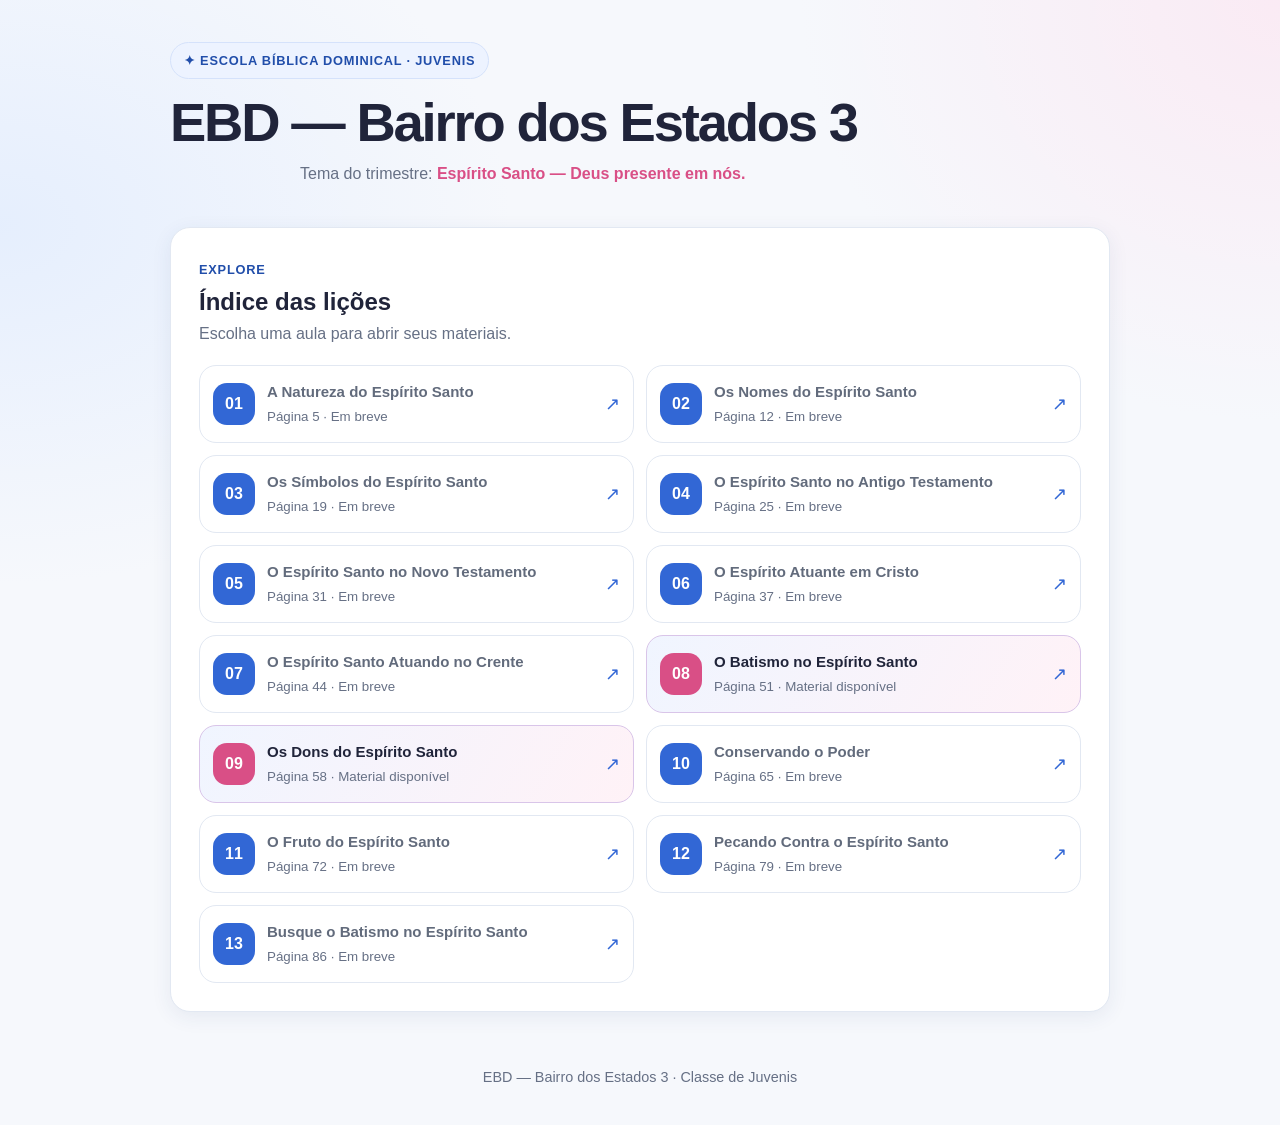
==== commit 07908a6e: "Add files via upload" ====
--- a/index.html
+++ b/index.html
@@ -3,611 +3,107 @@
 <head>
   <meta charset="UTF-8">
   <meta name="viewport" content="width=device-width, initial-scale=1">
-  <meta name="theme-color" content="#17162b">
-  <title>EBD Juvenis — Bairro dos Estados 3</title>
-
-  <style>
-    :root {
-      --bg: #11111f;
-      --surface: #1b1b30;
-      --surface-light: #24243d;
-      --text: #f6f4ff;
-      --muted: #bebbd2;
-      --purple: #ad91ff;
-      --cyan: #69e1dc;
-      --pink: #ff8bb5;
-      --border: rgba(255, 255, 255, .12);
-      --radius: 18px;
-    }
-
-    * { box-sizing: border-box; }
-
-    html { scroll-behavior: smooth; }
-
-    body {
-      margin: 0;
-      color: var(--text);
-      background:
-        radial-gradient(ellipse at 10% 0%, rgba(173,145,255,.17), transparent 32rem),
-        radial-gradient(ellipse at 100% 15%, rgba(105,225,220,.10), transparent 30rem),
-        var(--bg);
-      font-family: system-ui, -apple-system, BlinkMacSystemFont, "Segoe UI", sans-serif;
-      line-height: 1.65;
-    }
-
-    .container {
-      width: min(940px, calc(100% - 32px));
-      margin-inline: auto;
-    }
-
-    header { padding: 38px 0 26px; }
-
-    .tag {
-      display: inline-block;
-      padding: 7px 12px;
-      border: 1px solid rgba(105,225,220,.35);
-      border-radius: 999px;
-      color: var(--cyan);
-      background: rgba(105,225,220,.08);
-      font-size: .82rem;
-      font-weight: 800;
-      letter-spacing: .05em;
-    }
-
-    h1 {
-      margin: 14px 0 8px;
-      font-size: clamp(2rem, 8vw, 3.6rem);
-      line-height: 1.08;
-      letter-spacing: -.04em;
-    }
-
-    .intro {
-      max-width: 650px;
-      margin: 0;
-      color: var(--muted);
-    }
-
-    .index-box {
-      margin: 18px 0 28px;
-      padding: clamp(16px, 4vw, 24px);
-      border: 1px solid var(--border);
-      border-radius: 22px;
-      background: linear-gradient(135deg, rgba(173,145,255,.13), rgba(105,225,220,.06));
-    }
-
-    .index-box h2 {
-      margin: 0 0 12px;
-      font-size: 1.2rem;
-    }
-
-    .lesson-list {
-      display: grid;
-      gap: 9px;
-      margin: 0;
-      padding: 0;
-      list-style: none;
-    }
-
-    .lesson-button {
-      display: flex;
-      width: 100%;
-      align-items: center;
-      gap: 12px;
-      padding: 13px;
-      border: 1px solid var(--border);
-      border-radius: 14px;
-      color: var(--text);
-      text-align: left;
-      background: rgba(17,17,31,.65);
-      cursor: pointer;
-      transition: transform .18s, border-color .18s, background .18s;
-    }
-
-    .lesson-button:hover {
-      transform: translateY(-2px);
-      border-color: var(--purple);
-    }
-
-    .lesson-button.active {
-      border-color: var(--cyan);
-      background: rgba(105,225,220,.1);
-    }
-
-    .lesson-number {
-      display: grid;
-      flex: 0 0 40px;
-      width: 40px;
-      height: 40px;
-      place-items: center;
-      border-radius: 13px;
-      color: #17162b;
-      background: var(--purple);
-      font-weight: 900;
-    }
-
-    .lesson-button.active .lesson-number { background: var(--cyan); }
-
-    .lesson-name { flex: 1; font-weight: 750; line-height: 1.3; }
-    .lesson-meta { display: block; margin-top: 4px; color: var(--muted); font-size: .82rem; font-weight: 500; }
-    .status { color: var(--cyan); font-size: .78rem; font-weight: 800; white-space: nowrap; }
-
-    .content-card {
-      margin: 20px 0 42px;
-      padding: clamp(17px, 4vw, 30px);
-      border: 1px solid var(--border);
-      border-radius: 24px;
-      background: rgba(27,27,48,.96);
-      box-shadow: 0 18px 50px rgba(0,0,0,.18);
-    }
-
-    .lesson-heading {
-      display: flex;
-      flex-wrap: wrap;
-      align-items: center;
-      gap: 12px;
-      margin-bottom: 16px;
-    }
-
-    .badge {
-      padding: 6px 11px;
-      border-radius: 999px;
-      color: #17162b;
-      background: var(--cyan);
-      font-size: .82rem;
-      font-weight: 900;
-    }
-
-    .content-card h2 {
-      margin: 0;
-      font-size: clamp(1.45rem, 5vw, 2rem);
-      line-height: 1.2;
-    }
-
-    .verse {
-      margin: 18px 0;
-      padding: 15px;
-      border-left: 4px solid var(--pink);
-      border-radius: 0 12px 12px 0;
-      background: rgba(255,139,181,.08);
-    }
-
-    .verse p { margin: 0; }
-    .verse span { display: block; margin-top: 5px; color: var(--muted); }
-
-    .facts {
-      display: grid;
-      grid-template-columns: repeat(2, minmax(0, 1fr));
-      gap: 10px;
-      margin: 18px 0;
-    }
-
-    .fact {
-      padding: 13px;
-      border: 1px solid var(--border);
-      border-radius: 14px;
-      background: var(--surface-light);
-    }
-
-    .fact strong {
-      display: block;
-      color: var(--cyan);
-      font-size: .82rem;
-    }
-
-    .fact span { display: block; margin-top: 3px; }
-
-    details {
-      margin-top: 11px;
-      overflow: hidden;
-      border: 1px solid var(--border);
-      border-radius: 14px;
-      background: rgba(255,255,255,.025);
-    }
-
-    summary {
-      position: relative;
-      padding: 14px 44px 14px 16px;
-      font-weight: 800;
-      cursor: pointer;
-      list-style: none;
-    }
-
-    summary::-webkit-details-marker { display: none; }
-
-    summary::after {
-      position: absolute;
-      top: 50%;
-      right: 16px;
-      color: var(--cyan);
-      content: "+";
-      font-size: 1.35rem;
-      transform: translateY(-50%);
-    }
-
-    details[open] summary::after { content: "−"; }
-
-    .detail-body {
-      padding: 0 17px 17px;
-      color: #e5e3f0;
-    }
-
-    .detail-body h3 {
-      margin: 19px 0 5px;
-      color: var(--cyan);
-      font-size: 1.02rem;
-    }
-
-    .detail-body p { margin: 9px 0; }
-    .detail-body ul { padding-left: 22px; }
-    .detail-body li { margin: 5px 0; }
-
-    .highlight {
-      margin: 13px 0;
-      padding: 13px;
-      border: 1px solid rgba(173,145,255,.25);
-      border-radius: 12px;
-      background: rgba(173,145,255,.08);
-    }
-
-    .question {
-      margin: 0;
-      padding: 12px 0;
-      border-bottom: 1px solid var(--border);
-    }
-
-    .question:last-child { border-bottom: 0; }
-
-    .q-number {
-      display: inline-grid;
-      width: 27px;
-      height: 27px;
-      margin-right: 8px;
-      place-items: center;
-      border-radius: 50%;
-      color: #17162b;
-      background: var(--pink);
-      font-size: .82rem;
-      font-weight: 900;
-    }
-
-    .pending {
-      padding: 16px;
-      border: 1px dashed var(--border);
-      border-radius: 14px;
-      color: var(--muted);
-      background: rgba(255,255,255,.025);
-    }
-
-    footer {
-      padding: 22px 16px 34px;
-      color: var(--muted);
-      text-align: center;
-      font-size: .9rem;
-    }
-
-    @media (max-width: 560px) {
-      .container { width: calc(100% - 22px); }
-      header { padding-top: 28px; }
-      .facts { grid-template-columns: 1fr; }
-      .status { font-size: .7rem; }
-      .lesson-button { gap: 9px; padding: 11px; }
-      .lesson-number { flex-basis: 36px; width: 36px; height: 36px; }
-      .content-card { border-radius: 18px; }
-    }
-
-    @media (prefers-reduced-motion: reduce) {
-      html { scroll-behavior: auto; }
-      *, *::before, *::after { transition-duration: .01ms !important; }
-    }
-  </style>
+ <meta name="theme-color" content="#f6f8fc">
+  <title>Juvenis | EBD Bairro dos Estados 3</title>
+  <link rel="stylesheet" href="style.css">
 </head>
-
 <body>
-  <header class="container">
+  <header class="container site-header">
     <span class="tag">✦ ESCOLA BÍBLICA DOMINICAL · JUVENIS</span>
     <h1>EBD — Bairro dos Estados 3</h1>
-    <p class="intro">
-      Tema do trimestre: <strong>Espírito Santo — Deus presente em nós.</strong>
-      Escolha uma lição para estudar.
-    </p>
+    <p class="intro">Tema do trimestre: <strong>Espírito Santo — Deus presente em nós.</strong></p>
   </header>
 
   <main class="container">
-    <section class="index-box" aria-labelledby="index-title">
-      <h2 id="index-title">Índice das lições</h2>
-      <ol class="lesson-list" id="lesson-list"></ol>
+    <section class="index-box">
+      <div class="section-heading">
+        <span class="eyebrow">EXPLORE</span>
+        <h2>Índice das lições</h2>
+        <p>Escolha uma aula para abrir seus materiais.</p>
+      </div>
+
+      <div class="lesson-grid">
+        <a class="lesson-card" href="#" aria-disabled="true">
+          <span class="lesson-number">01</span>
+          <span class="lesson-info"><strong>A Natureza do Espírito Santo</strong><small>Página 5 · Em breve</small></span>
+          <span class="card-arrow">↗</span>
+        </a>
+
+        <a class="lesson-card" href="#" aria-disabled="true">
+          <span class="lesson-number">02</span>
+          <span class="lesson-info"><strong>Os Nomes do Espírito Santo</strong><small>Página 12 · Em breve</small></span>
+          <span class="card-arrow">↗</span>
+        </a>
+
+        <a class="lesson-card" href="#" aria-disabled="true">
+          <span class="lesson-number">03</span>
+          <span class="lesson-info"><strong>Os Símbolos do Espírito Santo</strong><small>Página 19 · Em breve</small></span>
+          <span class="card-arrow">↗</span>
+        </a>
+
+        <a class="lesson-card" href="#" aria-disabled="true">
+          <span class="lesson-number">04</span>
+          <span class="lesson-info"><strong>O Espírito Santo no Antigo Testamento</strong><small>Página 25 · Em breve</small></span>
+          <span class="card-arrow">↗</span>
+        </a>
+
+        <a class="lesson-card" href="#" aria-disabled="true">
+          <span class="lesson-number">05</span>
+          <span class="lesson-info"><strong>O Espírito Santo no Novo Testamento</strong><small>Página 31 · Em breve</small></span>
+          <span class="card-arrow">↗</span>
+        </a>
+
+        <a class="lesson-card" href="#" aria-disabled="true">
+          <span class="lesson-number">06</span>
+          <span class="lesson-info"><strong>O Espírito Atuante em Cristo</strong><small>Página 37 · Em breve</small></span>
+          <span class="card-arrow">↗</span>
+        </a>
+
+        <a class="lesson-card" href="#" aria-disabled="true">
+          <span class="lesson-number">07</span>
+          <span class="lesson-info"><strong>O Espírito Santo Atuando no Crente</strong><small>Página 44 · Em breve</small></span>
+          <span class="card-arrow">↗</span>
+        </a>
+
+        <a class="lesson-card available" href="licao-8.html">
+          <span class="lesson-number">08</span>
+          <span class="lesson-info"><strong>O Batismo no Espírito Santo</strong><small>Página 51 · Material disponível</small></span>
+          <span class="card-arrow">↗</span>
+        </a>
+
+        <a class="lesson-card available" href="licao-9.html">
+          <span class="lesson-number">09</span>
+          <span class="lesson-info"><strong>Os Dons do Espírito Santo</strong><small>Página 58 · Material disponível</small></span>
+          <span class="card-arrow">↗</span>
+        </a>
+
+        <a class="lesson-card" href="#" aria-disabled="true">
+          <span class="lesson-number">10</span>
+          <span class="lesson-info"><strong>Conservando o Poder</strong><small>Página 65 · Em breve</small></span>
+          <span class="card-arrow">↗</span>
+        </a>
+
+        <a class="lesson-card" href="#" aria-disabled="true">
+          <span class="lesson-number">11</span>
+          <span class="lesson-info"><strong>O Fruto do Espírito Santo</strong><small>Página 72 · Em breve</small></span>
+          <span class="card-arrow">↗</span>
+        </a>
+
+        <a class="lesson-card" href="#" aria-disabled="true">
+          <span class="lesson-number">12</span>
+          <span class="lesson-info"><strong>Pecando Contra o Espírito Santo</strong><small>Página 79 · Em breve</small></span>
+          <span class="card-arrow">↗</span>
+        </a>
+
+        <a class="lesson-card" href="#" aria-disabled="true">
+          <span class="lesson-number">13</span>
+          <span class="lesson-info"><strong>Busque o Batismo no Espírito Santo</strong><small>Página 86 · Em breve</small></span>
+          <span class="card-arrow">↗</span>
+        </a>
+      </div>
     </section>
-
-    <section id="lesson-content" aria-live="polite"></section>
   </main>
 
-  <footer>EBD — Bairro dos Estados 3 · Classe de Juvenis</footer>
-
-  <template id="lesson-8">
-    <article class="content-card">
-      <div class="lesson-heading">
-        <span class="badge">LIÇÃO 08 · PÁGINA 51</span>
-        <h2>O Batismo no Espírito Santo</h2>
-      </div>
-
-      <div class="verse">
-        <p>“E eis que sobre vós envio a promessa de meu Pai: ficai, porém, na cidade de Jerusalém, até que do alto sejais revestidos de poder.”</p>
-        <span>Lucas 24.49</span>
-      </div>
-
-      <div class="facts">
-        <div class="fact"><strong>LEITURA BÍBLICA</strong><span>Joel 2.28–32; Atos 1.7–8; Atos 2.16–18</span></div>
-        <div class="fact"><strong>OBJETIVO</strong><span>Compreender a promessa e a atualidade do batismo no Espírito Santo.</span></div>
-      </div>
-
-      <details open>
-        <summary>Objetivos da lição</summary>
-        <div class="detail-body">
-          <ul>
-            <li>Apontar o batismo no Espírito Santo como uma promessa bíblica.</li>
-            <li>Enfatizar o cumprimento das profecias de Joel e João Batista.</li>
-            <li>Reafirmar a atualidade do batismo no Espírito Santo.</li>
-          </ul>
-        </div>
-      </details>
-
-      <details>
-        <summary>Conteúdo da aula</summary>
-        <div class="detail-body">
-          <h3>A promessa anunciada por Joel</h3>
-          <p>Joel anunciou o derramamento do Espírito sobre pessoas de diferentes idades e condições. Em Atos, Pedro relaciona essa profecia ao que aconteceu no dia de Pentecoste, quando os discípulos receberam poder e passaram a testemunhar.</p>
-          <p>A lição apresenta Pentecoste como o início de uma nova época: a promessa do Espírito deixa de estar associada apenas a um grupo restrito e passa a ser anunciada a todos os que Deus chamar.</p>
-
-          <h3>O cumprimento em Pentecoste</h3>
-          <p>Os discípulos estavam reunidos quando o Espírito Santo se manifestou. Diante das reações das pessoas, Pedro explicou o acontecimento a partir das Escrituras. A lição destaca a importância de avaliar as manifestações espirituais à luz da Palavra de Deus.</p>
-
-          <h3>O anúncio de João Batista</h3>
-          <p>João Batista anunciou que Jesus batizaria com o Espírito Santo e com fogo. A lição destaca três aspectos de seu testemunho sobre Jesus: a chegada do Reino de Deus, Jesus como o Cordeiro que tira o pecado do mundo e Jesus como aquele que batiza no Espírito Santo.</p>
-
-          <h3>Batismo em água e batismo no Espírito Santo</h3>
-          <p>O batismo em água é um testemunho público da fé em Jesus e está associado ao arrependimento e à confissão dos pecados. A lição o diferencia do batismo no Espírito Santo, apresentado como a promessa anunciada por Jesus e relacionada ao revestimento de poder.</p>
-          <p>Segundo a lição, essa experiência é recebida mediante a fé; cabe à pessoa buscá-la.</p>
-
-          <h3>A atualidade da promessa</h3>
-          <p>A lição ensina que a promessa do derramamento do Espírito Santo continua disponível aos que creem. Também incentiva a Igreja a permanecer firme na doutrina e a buscar a experiência com o Espírito Santo para cumprir sua missão.</p>
-
-          <h3>Conectado com Deus</h3>
-          <p>A lição cita Agnes Nevada Ozman, que, segundo o material, recebeu o batismo no Espírito Santo em 1º de janeiro de 1901, após buscá-lo em oração. A história é apresentada como exemplo de desejo e busca perseverante pela promessa.</p>
-
-          <div class="highlight">
-            <strong>Para guardar:</strong> a lição conecta a promessa de Joel, o anúncio de João Batista e o acontecimento de Pentecoste, destacando que a promessa continua atual.
-          </div>
-        </div>
-      </details>
-
-      <details>
-        <summary>Referências para estudo</summary>
-        <div class="detail-body">
-          <ul>
-            <li>Joel 2.28–32 — promessa do derramamento do Espírito.</li>
-            <li>Atos 1.7–8 — poder para testemunhar.</li>
-            <li>Atos 2.1–18 — Pentecoste e a profecia de Joel.</li>
-            <li>Mateus 3.11 e Lucas 3.15–16 — anúncio de João Batista.</li>
-            <li>Atos 17.10 — conferir os ensinamentos nas Escrituras.</li>
-          </ul>
-        </div>
-      </details>
-
-      <details>
-        <summary>Para conversar em grupo</summary>
-        <div class="detail-body">
-          <p>A lição sugere ouvir experiências e testemunhos sobre o batismo no Espírito Santo. Em grupo, conversem sobre como estudar as Escrituras ajuda a compreender experiências e manifestações espirituais.</p>
-        </div>
-      </details>
-
-      <details>
-        <summary>Conclusão</summary>
-        <div class="detail-body">
-          <p>A lição conclui que a Igreja deve manter viva sua convicção sobre o batismo no Espírito Santo e a atualidade dos dons espirituais, buscando a capacitação necessária para cumprir sua missão.</p>
-        </div>
-      </details>
-
-      <details>
-        <summary>Hora da revisão · perguntas sem respostas</summary>
-        <div class="detail-body">
-          <p class="question"><span class="q-number">1</span>Segundo a lição, quem também falou antecipadamente sobre o batismo no Espírito Santo na vida dos seguidores de Cristo?</p>
-          <p class="question"><span class="q-number">2</span>João Batista confirmou a profecia de qual profeta?</p>
-          <p class="question"><span class="q-number">3</span>O que se comemorava na festa judaica chamada de Pentecoste?</p>
-          <p class="question"><span class="q-number">4</span>Qual é o objetivo do batismo em água?</p>
-          <p class="question"><span class="q-number">5</span>Como é recebido o batismo no Espírito Santo?</p>
-        </div>
-      </details>
-    </article>
-  </template>
-
-  <template id="lesson-9">
-    <article class="content-card">
-      <div class="lesson-heading">
-        <span class="badge">LIÇÃO 09 · PÁGINA 58</span>
-        <h2>Os Dons do Espírito Santo</h2>
-      </div>
-
-      <div class="verse">
-        <p>“Mas a manifestação do Espírito é dada a cada um para o que for útil.”</p>
-        <span>1 Coríntios 12.7</span>
-      </div>
-
-      <div class="facts">
-        <div class="fact"><strong>LEITURA BÍBLICA</strong><span>Romanos 12.4–8; 1 Coríntios 12.1, 4–11</span></div>
-        <div class="fact"><strong>OBJETIVO</strong><span>Entender os dons, seus propósitos e como o Espírito os distribui.</span></div>
-      </div>
-
-      <details open>
-        <summary>Objetivos da lição</summary>
-        <div class="detail-body">
-          <ul>
-            <li>Explicar o significado e o propósito dos dons.</li>
-            <li>Diferenciar dons ministeriais de dons espirituais.</li>
-            <li>Entender como o Espírito Santo distribui os dons.</li>
-          </ul>
-        </div>
-      </details>
-
-      <details>
-        <summary>Conteúdo da aula</summary>
-        <div class="detail-body">
-          <h3>1. Significado e propósito dos dons</h3>
-          <p>“Dom” significa presente ou dádiva. A lição apresenta os dons espirituais como dádivas de Deus concedidas à Igreja para sua edificação. Eles não são recebidos por merecimento: o Espírito os concede como quer.</p>
-          <p>Entre os propósitos dos dons estão glorificar Jesus, confirmar a Palavra de Deus e edificar os crentes e a Igreja (1 Coríntios 14.12; Marcos 16.15–20).</p>
-
-          <h3>2. Dons ministeriais</h3>
-          <p>Em Romanos 12.4–8, Paulo compara a Igreja a um corpo com muitos membros. Cada pessoa tem importância e pode contribuir com zelo e amor.</p>
-          <ul>
-            <li><strong>Profecia:</strong> transmitir uma palavra exige fé e responsabilidade.</li>
-            <li><strong>Ministério ou serviço:</strong> prestar assistência prática e ajudar no trabalho da Igreja.</li>
-            <li><strong>Ensino:</strong> compartilhar o conhecimento com dedicação e responsabilidade.</li>
-            <li><strong>Exortação:</strong> consolar, encorajar e fortalecer outras pessoas.</li>
-            <li><strong>Assistência e misericórdia:</strong> ajudar quem precisa com compaixão, liberalidade e alegria.</li>
-            <li><strong>Administração:</strong> conduzir responsabilidades com cuidado e respeitar a organização da Igreja.</li>
-          </ul>
-
-          <h3>3. Dons espirituais</h3>
-          <p>A lição organiza os dons de 1 Coríntios 12.7–11 em três grupos: revelação, locução e poder.</p>
-
-          <h3>Dons de revelação</h3>
-          <ul>
-            <li><strong>Palavra de sabedoria:</strong> orientação para agir e falar em situações desafiadoras.</li>
-            <li><strong>Palavra da ciência:</strong> conhecimento relacionado a Deus, ao Evangelho e à vida cristã.</li>
-            <li><strong>Discernimento de espíritos:</strong> discernir manifestações e ensinamentos, especialmente diante de falsos profetas.</li>
-          </ul>
-
-          <h3>Dons de locução</h3>
-          <ul>
-            <li><strong>Variedade de línguas:</strong> manifestação dada pelo Espírito. A lição diferencia esse dom das línguas associadas ao batismo no Espírito Santo.</li>
-            <li><strong>Interpretação de línguas:</strong> torna compreensível à Igreja uma mensagem em línguas.</li>
-            <li><strong>Profecia:</strong> mensagem para a Igreja, cujo conteúdo deve ser examinado à luz das Escrituras.</li>
-          </ul>
-
-          <h3>Dons de poder</h3>
-          <ul>
-            <li><strong>Fé:</strong> capacitação do Espírito para situações além da esfera natural, visando à edificação da Igreja.</li>
-            <li><strong>Dons de curar:</strong> podem trazer alívio a quem sofre enfermidades e glorificar a Deus.</li>
-            <li><strong>Operação de maravilhas:</strong> atos extraordinários atribuídos à atuação de Deus.</li>
-          </ul>
-
-          <h3>O uso responsável dos dons</h3>
-          <p>A lição usa a imagem de um despenseiro, responsável por cuidar e distribuir recursos. Os dons devem ser administrados com cuidado para servir à Igreja, edificar a comunidade e glorificar a Deus (1 Pedro 4.10–11).</p>
-
-          <div class="highlight">
-            <strong>Para guardar:</strong> os dons são diferentes, mas vêm do mesmo Espírito. Seu propósito é servir, edificar a Igreja e ajudar no cumprimento de sua missão.
-          </div>
-        </div>
-      </details>
-
-      <details>
-        <summary>Referências para estudo</summary>
-        <div class="detail-body">
-          <ul>
-            <li>Romanos 12.4–8 — diferentes funções no corpo da Igreja.</li>
-            <li>1 Coríntios 12.1–11 — diversidade e distribuição dos dons.</li>
-            <li>1 Coríntios 14.12, 29, 39 — edificação, avaliação e busca dos dons.</li>
-            <li>Atos 6.2–3 e Efésios 4.11 — serviço e ensino.</li>
-            <li>1 Pedro 4.10–11 — administrar os dons para servir e glorificar a Deus.</li>
-          </ul>
-        </div>
-      </details>
-
-      <details>
-        <summary>Para conversar em grupo</summary>
-        <div class="detail-body">
-          <p>A lição compara a Igreja a um corpo formado por diferentes membros. Conversem sobre como pessoas com dons e funções diferentes podem cooperar e edificar umas às outras.</p>
-        </div>
-      </details>
-
-      <details>
-        <summary>Conclusão</summary>
-        <div class="detail-body">
-          <p>Os dons do Espírito Santo são recursos para a Igreja cumprir sua missão. A lição incentiva a reconhecê-los e buscá-los para a edificação e o crescimento espiritual. Os dons não salvam; ajudam a Igreja a anunciar a salvação em Jesus Cristo.</p>
-        </div>
-      </details>
-
-      <details>
-        <summary>Hora da revisão · perguntas sem respostas</summary>
-        <div class="detail-body">
-          <p class="question"><span class="q-number">1</span>Para fins didáticos, em relação aos dons espirituais, qual divisão é abordada nesta lição?</p>
-          <p class="question"><span class="q-number">2</span>Releia 1 Coríntios 12.1–11 e cite nominalmente os nove dons presentes no texto.</p>
-          <p class="question"><span class="q-number">3</span>Quais dons são considerados dons de revelação?</p>
-          <p class="question"><span class="q-number">4</span>Quais dons são considerados dons de poder?</p>
-          <p class="question"><span class="q-number">5</span>Quais dons são considerados dons de locução?</p>
-        </div>
-      </details>
-    </article>
-  </template>
-
-  <script>
-    const lessons = [
-      { number: 1, title: "A Natureza do Espírito Santo", page: 5 },
-      { number: 2, title: "Os Nomes do Espírito Santo", page: 12 },
-      { number: 3, title: "Os Símbolos do Espírito Santo", page: 19 },
-      { number: 4, title: "O Espírito Santo no Antigo Testamento", page: 25 },
-      { number: 5, title: "O Espírito Santo no Novo Testamento", page: 31 },
-      { number: 6, title: "O Espírito Atuante em Cristo", page: 37 },
-      { number: 7, title: "O Espírito Santo Atuando no Crente", page: 44 },
-      { number: 8, title: "O Batismo no Espírito Santo", page: 51 },
-      { number: 9, title: "Os Dons do Espírito Santo", page: 58 },
-      { number: 10, title: "Conservando o Poder", page: 65 },
-      { number: 11, title: "O Fruto do Espírito Santo", page: 72 },
-      { number: 12, title: "Pecando Contra o Espírito Santo", page: 79 },
-      { number: 13, title: "Busque o Batismo no Espírito Santo", page: 86 }
-    ];
-
-    const list = document.getElementById("lesson-list");
-    const content = document.getElementById("lesson-content");
-
-    function selectLesson(number) {
-      const lesson = lessons.find(item => item.number === number);
-
-      document.querySelectorAll(".lesson-button").forEach(button => {
-        button.classList.toggle("active", Number(button.dataset.number) === number);
-        button.setAttribute("aria-current",
-          Number(button.dataset.number) === number ? "true" : "false");
-      });
-
-      if (number === 8 || number === 9) {
-        const template = document.getElementById(`lesson-${number}`);
-        content.innerHTML = "";
-        content.appendChild(template.content.cloneNode(true));
-      } else {
-        content.innerHTML = `
-          <article class="content-card">
-            <div class="lesson-heading">
-              <span class="badge">LIÇÃO ${String(number).padStart(2, "0")}</span>
-              <h2>${lesson.title}</h2>
-            </div>
-            <div class="pending">
-              Página ${lesson.page} do índice. O material desta lição ainda não foi enviado.
-            </div>
-          </article>`;
-      }
-    }
-
-    lessons.forEach(lesson => {
-      const available = lesson.number === 8 || lesson.number === 9;
-      const item = document.createElement("li");
-      const button = document.createElement("button");
-
-      button.type = "button";
-      button.className = "lesson-button";
-      button.dataset.number = lesson.number;
-      button.innerHTML = `
-        <span class="lesson-number">${String(lesson.number).padStart(2, "0")}</span>
-        <span class="lesson-name">
-          ${lesson.title}
-          <span class="lesson-meta">Página ${lesson.page}</span>
-        </span>
-        <span class="status">${available ? "ABRIR" : "EM BREVE"}</span>`;
-
-      button.addEventListener("click", () => selectLesson(lesson.number));
-      item.appendChild(button);
-      list.appendChild(item);
-    });
-
-    selectLesson(8);
-  </script>
+  <footer class="container footer">EBD — Bairro dos Estados 3 · Classe de Juvenis</footer>
 </body>
 </html>
--- a/style.css
+++ b/style.css
@@ -0,0 +1,441 @@
+:root {
+  color-scheme: light;
+  --bg: #f6f8fc;
+  --surface: #ffffff;
+  --surface-light: #edf3ff;
+  --text: #20243a;
+  --muted: #667085;
+  --blue: #3267d5;
+  --blue-dark: #214eaa;
+  --pink: #d94f86;
+  --pink-light: #fff0f5;
+  --border: #e2e8f2;
+  --radius: 20px;
+  --shadow: 0 5px 20px rgba(38, 65, 112, 0.08);
+}
+
+* {
+  box-sizing: border-box;
+}
+
+html {
+  scroll-behavior: smooth;
+}
+
+body {
+  margin: 0;
+  color: var(--text);
+  background:
+    radial-gradient(ellipse at 100% 0, rgba(255, 218, 234, 0.45), transparent 30rem),
+    radial-gradient(ellipse at 0 20%, rgba(213, 229, 255, 0.5), transparent 32rem),
+    var(--bg);
+  font-family: Roboto, "Segoe UI", Arial, sans-serif;
+  line-height: 1.65;
+}
+
+.container {
+  width: min(940px, calc(100% - 32px));
+  margin-inline: auto;
+}
+
+.site-header {
+  padding: 42px 0 28px;
+}
+
+.page-header {
+  padding: 30px 0 22px;
+}
+
+.tag,
+.eyebrow {
+  display: inline-block;
+  color: var(--blue-dark);
+  font-size: 0.8rem;
+  font-weight: 800;
+  letter-spacing: 0.06em;
+}
+
+.tag {
+  padding: 7px 13px;
+  border: 1px solid #d5e2fb;
+  border-radius: 999px;
+  background: #edf3ff;
+}
+
+h1 {
+  margin: 14px 0 8px;
+  font-size: clamp(2rem, 8vw, 3.4rem);
+  line-height: 1.1;
+  letter-spacing: -0.04em;
+}
+
+h2 {
+  line-height: 1.25;
+}
+
+h3 {
+  margin-top: 22px;
+  color: var(--blue-dark);
+}
+
+.intro {
+  max-width: 680px;
+  margin: 0;
+  color: var(--muted);
+}
+
+.site-header .intro {
+  margin-inline: auto;
+}
+
+.intro strong {
+  color: var(--pink);
+}
+
+.back-link {
+  display: inline-block;
+  margin-bottom: 20px;
+  color: var(--blue-dark);
+  font-weight: 700;
+  text-decoration: none;
+}
+
+.back-link:hover {
+  text-decoration: underline;
+}
+
+.index-box,
+.content-card,
+.quote-card,
+.info-card {
+  border: 1px solid var(--border);
+  border-radius: var(--radius);
+  background: var(--surface);
+  box-shadow: var(--shadow);
+}
+
+.index-box {
+  margin: 12px 0 30px;
+  padding: clamp(18px, 4vw, 28px);
+}
+
+.section-heading h2 {
+  margin: 4px 0;
+}
+
+.section-heading p {
+  margin: 0 0 18px;
+  color: var(--muted);
+}
+
+.lesson-grid {
+  display: grid;
+  grid-template-columns: repeat(2, minmax(0, 1fr));
+  gap: 12px;
+}
+
+.lesson-card {
+  display: flex;
+  min-height: 78px;
+  align-items: center;
+  gap: 12px;
+  padding: 13px;
+  border: 1px solid var(--border);
+  border-radius: 17px;
+  color: var(--text);
+  background: var(--surface);
+  text-decoration: none;
+  transition: transform 0.18s, border-color 0.18s, box-shadow 0.18s;
+}
+
+.lesson-card:hover {
+  transform: translateY(-2px);
+  border-color: #abc4f5;
+  box-shadow: var(--shadow);
+}
+
+.lesson-card.available {
+  border-color: #d9c5e9;
+  background: linear-gradient(120deg, #f0f5ff, #fff2f7);
+}
+
+.lesson-card[aria-disabled="true"] {
+  color: #626b7c;
+  cursor: default;
+}
+
+.lesson-card[aria-disabled="true"]:hover {
+  transform: none;
+  border-color: var(--border);
+  box-shadow: none;
+}
+
+.lesson-number {
+  display: grid;
+  flex: 0 0 42px;
+  height: 42px;
+  place-items: center;
+  border-radius: 14px;
+  color: #fff;
+  background: var(--blue);
+  font-weight: 800;
+}
+
+.lesson-card.available .lesson-number {
+  background: var(--pink);
+}
+
+.lesson-info {
+  flex: 1;
+  min-width: 0;
+  line-height: 1.35;
+}
+
+.lesson-info strong {
+  display: block;
+  font-size: 0.94rem;
+}
+
+.lesson-info small {
+  display: block;
+  margin-top: 5px;
+  color: var(--muted);
+}
+
+.card-arrow {
+  color: var(--blue);
+  font-size: 1.15rem;
+}
+
+.tabs {
+  display: flex;
+  gap: 8px;
+  margin: 4px 0 18px;
+  padding: 6px;
+  overflow-x: auto;
+  border: 1px solid var(--border);
+  border-radius: 18px;
+  background: var(--surface);
+  box-shadow: 0 3px 12px rgba(38, 65, 112, 0.05);
+}
+
+.tab {
+  flex: 0 0 auto;
+  padding: 10px 14px;
+  border: 0;
+  border-radius: 13px;
+  color: var(--muted);
+  background: transparent;
+  font: inherit;
+  font-weight: 700;
+  cursor: pointer;
+}
+
+.tab:hover {
+  color: var(--blue-dark);
+  background: var(--surface-light);
+}
+
+.tab.active {
+  color: #fff;
+  background: var(--blue);
+}
+
+.tab-panel[hidden] {
+  display: none;
+}
+
+.content-card {
+  margin: 12px 0;
+  padding: clamp(18px, 4vw, 26px);
+}
+
+.content-card h2 {
+  margin: 0 0 10px;
+  font-size: 1.25rem;
+}
+
+.content-card p {
+  margin: 9px 0;
+}
+
+.content-card li {
+  margin: 7px 0;
+}
+
+.content-card ul {
+  padding-left: 22px;
+}
+
+.content-card li::marker,
+.questions li::marker {
+  color: var(--pink);
+  font-weight: 700;
+}
+
+.quote-card {
+  margin-bottom: 13px;
+  padding: clamp(18px, 4vw, 24px);
+  border-color: #f0d4e0;
+  border-left: 5px solid var(--pink);
+  background: linear-gradient(120deg, var(--pink-light), #f1f6ff);
+}
+
+.quote-card p {
+  margin: 0;
+  font-size: 1.08rem;
+}
+
+.quote-card span {
+  display: block;
+  margin-top: 8px;
+  color: var(--pink);
+  font-weight: 700;
+}
+
+.info-grid {
+  display: grid;
+  grid-template-columns: repeat(2, minmax(0, 1fr));
+  gap: 12px;
+}
+
+.info-card {
+  padding: 16px;
+}
+
+.info-card strong {
+  display: block;
+  color: var(--blue-dark);
+  font-size: 0.82rem;
+  text-transform: uppercase;
+}
+
+.info-card span {
+  display: block;
+  margin-top: 4px;
+}
+
+.support-card {
+  min-height: 220px;
+  text-align: center;
+}
+
+.support-icon {
+  color: var(--pink);
+  font-size: 2rem;
+}
+
+.muted {
+  color: var(--muted);
+}
+
+.questions {
+  padding-left: 24px;
+}
+
+.questions li {
+  padding: 9px 0 9px 5px;
+  border-bottom: 1px solid var(--border);
+}
+
+.questions li:last-child {
+  border-bottom: 0;
+}
+
+.page-switch {
+  display: flex;
+  flex-wrap: wrap;
+  justify-content: space-between;
+  gap: 10px;
+  margin: 22px 0 35px;
+}
+
+.button-link {
+  display: inline-flex;
+  min-height: 44px;
+  align-items: center;
+  justify-content: center;
+  padding: 10px 17px;
+  border: 1px solid var(--blue);
+  border-radius: 14px;
+  color: #fff;
+  background: var(--blue);
+  font-weight: 700;
+  text-decoration: none;
+  transition: background 0.18s, transform 0.18s;
+}
+
+.button-link:hover {
+  transform: translateY(-1px);
+  background: var(--blue-dark);
+}
+
+.button-link.secondary {
+  border-color: var(--border);
+  color: var(--blue-dark);
+  background: var(--surface);
+}
+
+.button-link.secondary:hover {
+  background: var(--surface-light);
+}
+
+.footer {
+  padding: 24px 0 35px;
+  color: var(--muted);
+  text-align: center;
+  font-size: 0.9rem;
+}
+
+:focus-visible {
+  outline: 3px solid #e786ad;
+  outline-offset: 3px;
+}
+
+@media (max-width: 650px) {
+  .container {
+    width: calc(100% - 22px);
+  }
+
+  .site-header {
+    padding-top: 30px;
+  }
+
+  .lesson-grid,
+  .info-grid {
+    grid-template-columns: 1fr;
+  }
+
+  .lesson-card {
+    min-height: 72px;
+  }
+
+  .tabs {
+    border-radius: 15px;
+  }
+
+  .tab {
+    padding-inline: 12px;
+    font-size: 0.9rem;
+  }
+
+  .page-switch {
+    flex-direction: column;
+  }
+
+  .button-link {
+    width: 100%;
+  }
+}
+
+@media (prefers-reduced-motion: reduce) {
+  html {
+    scroll-behavior: auto;
+  }
+
+  *,
+  *::before,
+  *::after {
+    transition-duration: 0.01ms !important;
+  }
+}
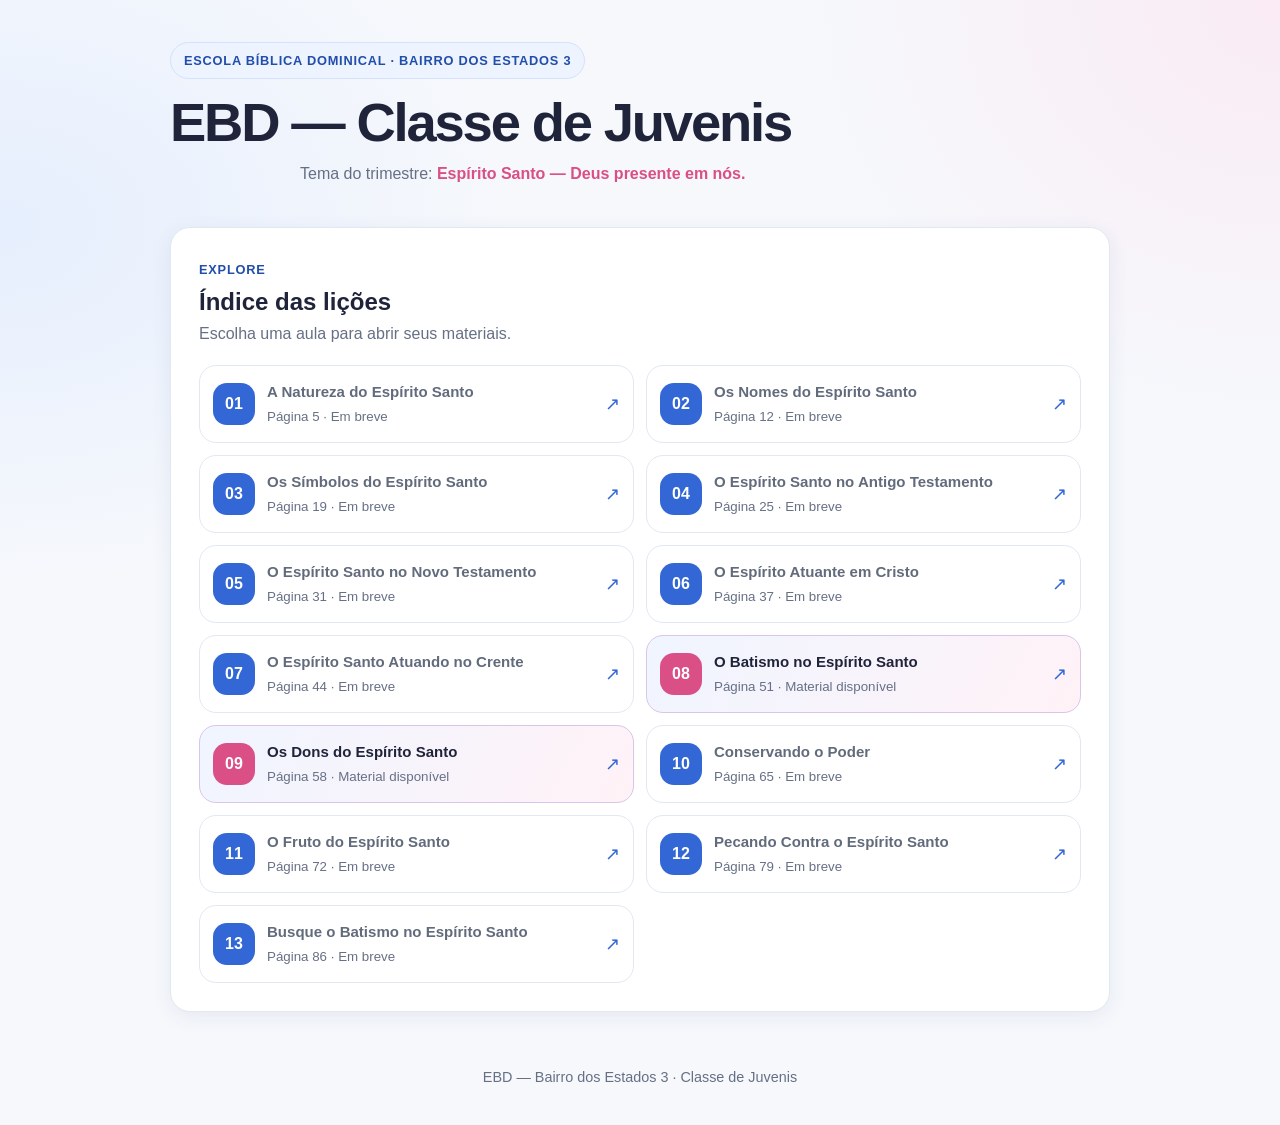
==== commit 15ce223a: "Update index.html" ====
--- a/index.html
+++ b/index.html
@@ -9,8 +9,8 @@
 </head>
 <body>
   <header class="container site-header">
-    <span class="tag">✦ ESCOLA BÍBLICA DOMINICAL · JUVENIS</span>
-    <h1>EBD — Bairro dos Estados 3</h1>
+    <span class="tag"> ESCOLA BÍBLICA DOMINICAL · BAIRRO DOS ESTADOS 3</span>
+    <h1>EBD — Classe de Juvenis</h1>
     <p class="intro">Tema do trimestre: <strong>Espírito Santo — Deus presente em nós.</strong></p>
   </header>
 
